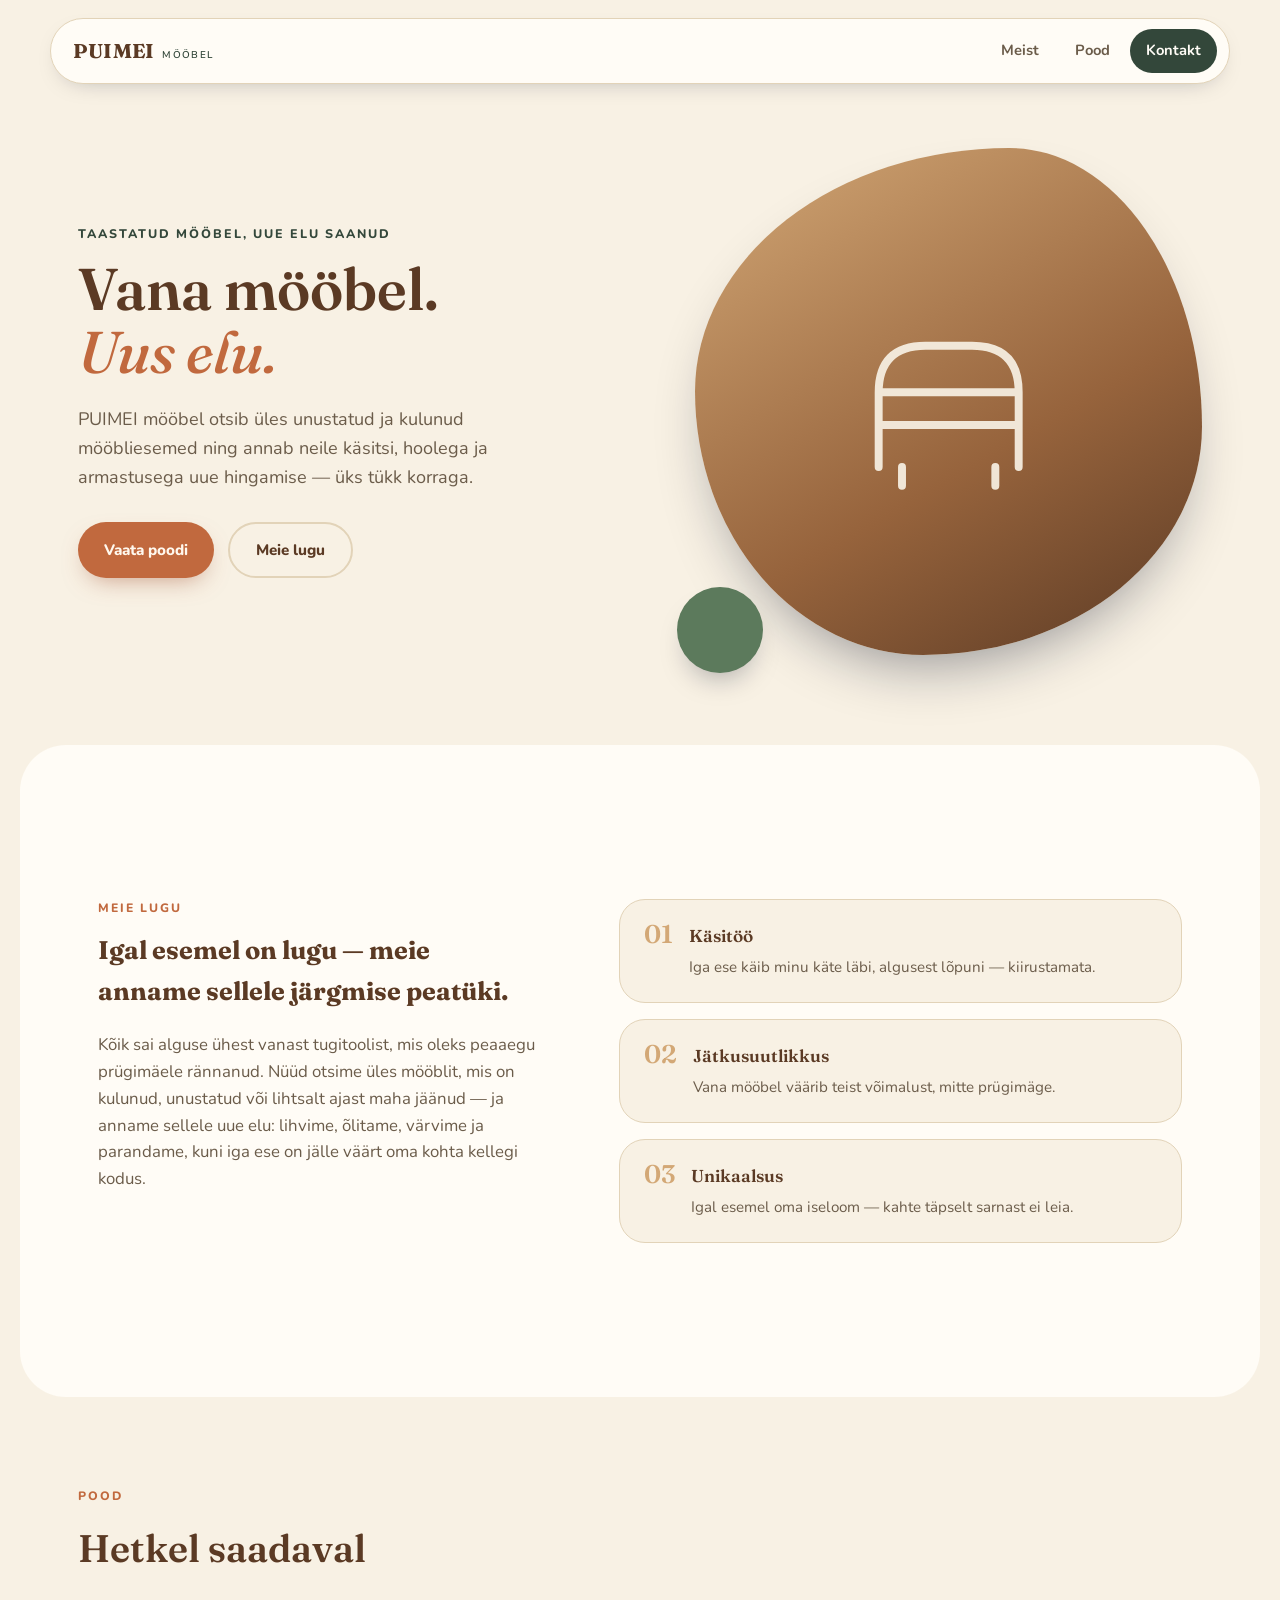
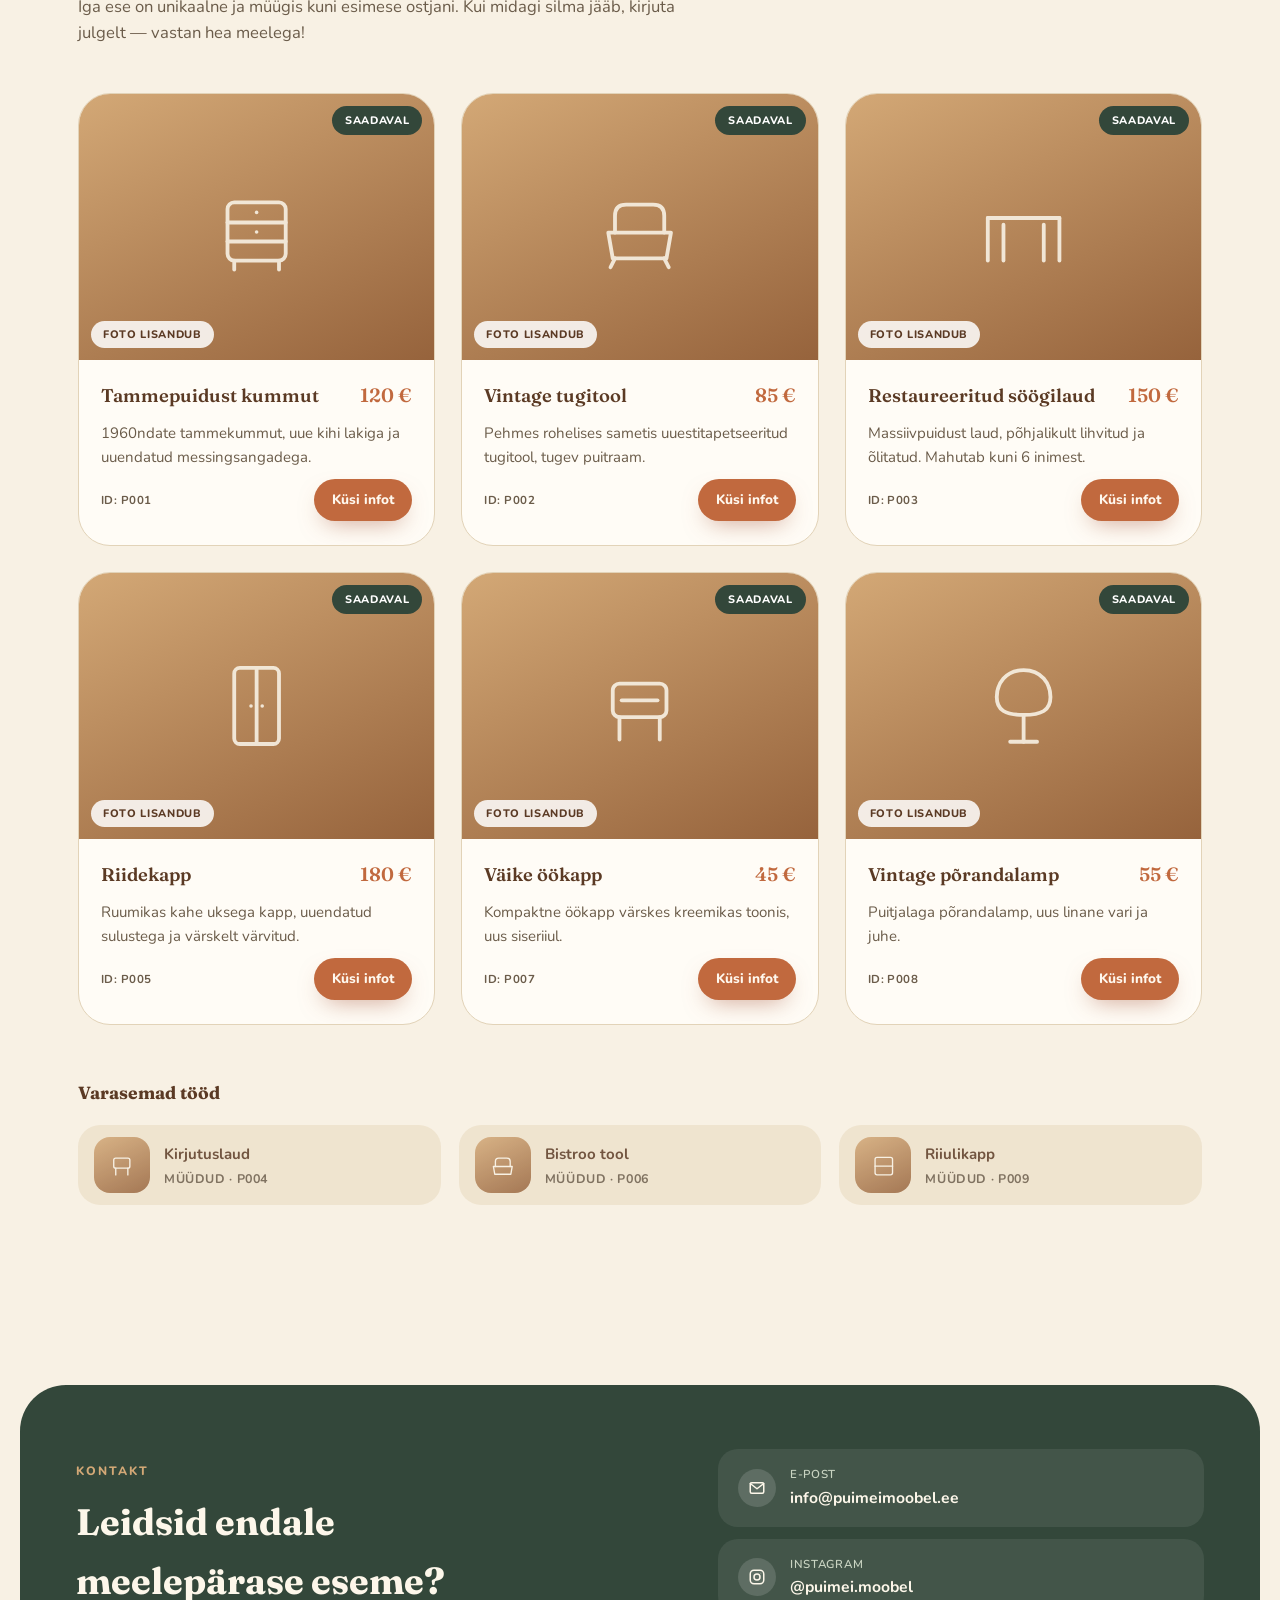
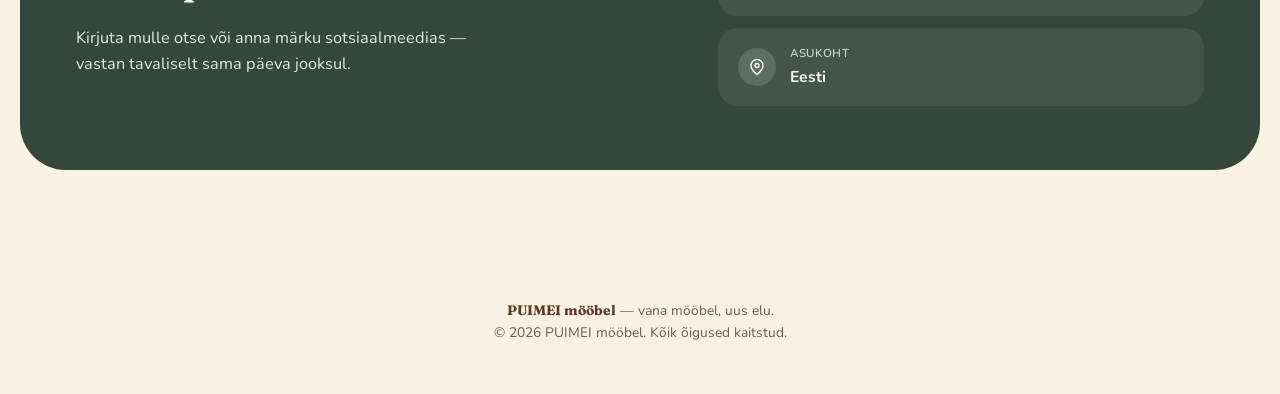
==== index.html @ b923ed1f "initial commit for landing page" ====
<title>PUIMEI Mööbel</title>
<link rel="preconnect" href="https://fonts.googleapis.com">
<link rel="preconnect" href="https://fonts.gstatic.com" crossorigin>
<link href="https://fonts.googleapis.com/css2?family=Fraunces:ital,opsz,wght@0,9..144,300;0,9..144,500;0,9..144,600;0,9..144,700;1,9..144,500;1,9..144,600&family=Nunito:wght@400;600;700;800&display=swap" rel="stylesheet">
<style>
  :root {
    --cream: #F8F1E4;
    --cream-deep: #EEE2CC;
    --paper: #FFFCF6;
    --wood-light: #D3A876;
    --wood: #96633C;
    --wood-dark: #5B3A24;
    --green: #5C7A5C;
    --green-deep: #33473A;
    --clay: #C1693E;
    --ink: #2E2318;
    --ink-soft: #6B5C4A;
    --line: #E2D3B8;
    --shadow: 226 60% 10%;
    color-scheme: light;
  }

  @media (prefers-color-scheme: dark) {
    :root:not([data-theme="light"]) {
      --cream: #241C15;
      --cream-deep: #2E241A;
      --paper: #2A211785;
      --paper: #2A2117;
      --wood-light: #C99B6E;
      --wood: #D3A876;
      --wood-dark: #F1D9B8;
      --green: #8FAE8A;
      --green-deep: #A9C7A2;
      --clay: #E0916A;
      --ink: #F3ECDD;
      --ink-soft: #C9BBA4;
      --line: #4A3C2A;
      color-scheme: dark;
    }
  }

  :root[data-theme="dark"] {
    --cream: #241C15;
    --cream-deep: #2E241A;
    --paper: #2A2117;
    --wood-light: #C99B6E;
    --wood: #D3A876;
    --wood-dark: #F1D9B8;
    --green: #8FAE8A;
    --green-deep: #A9C7A2;
    --clay: #E0916A;
    --ink: #F3ECDD;
    --ink-soft: #C9BBA4;
    --line: #4A3C2A;
    color-scheme: dark;
  }

  * { box-sizing: border-box; }
  html { scroll-behavior: smooth; }

  @media (prefers-reduced-motion: reduce) {
    html { scroll-behavior: auto; }
    *, *::before, *::after { animation-duration: 0.01ms !important; animation-iteration-count: 1 !important; transition-duration: 0.01ms !important; }
  }

  body {
    margin: 0;
    background: var(--cream);
    color: var(--ink);
    font-family: "Nunito", system-ui, sans-serif;
    font-size: 17px;
    line-height: 1.6;
    -webkit-font-smoothing: antialiased;
  }

  h1, h2, h3 { font-family: "Fraunces", Georgia, serif; margin: 0; text-wrap: balance; color: var(--wood-dark); }
  a { color: inherit; }
  img, svg { display: block; max-width: 100%; }

  .wrap { max-width: 1180px; margin: 0 auto; padding: 0 28px; }

  /* ---------- header ---------- */
  header.site {
    position: sticky; top: 0; z-index: 50;
    display: flex; justify-content: center;
    padding: 18px 20px 0;
  }
  .nav-pill {
    width: 100%; max-width: 1180px;
    background: var(--paper);
    border: 1px solid var(--line);
    border-radius: 999px;
    padding: 10px 12px 10px 22px;
    display: flex; align-items: center; justify-content: space-between;
    box-shadow: 0 8px 24px -14px hsl(var(--shadow) / 0.35);
    backdrop-filter: blur(6px);
  }
  .wordmark { font-family: "Fraunces", serif; font-weight: 700; font-size: 1.25rem; letter-spacing: 0.01em; color: var(--wood-dark); display: flex; align-items: baseline; gap: 8px; }
  .wordmark small { font-family: "Nunito", sans-serif; font-weight: 600; font-size: 0.62rem; letter-spacing: 0.14em; text-transform: uppercase; color: var(--green-deep); }
  nav.links { display: flex; gap: 4px; align-items: center; }
  nav.links a {
    text-decoration: none; font-weight: 700; font-size: 0.92rem; color: var(--ink-soft);
    padding: 10px 16px; border-radius: 999px; transition: background 0.2s, color 0.2s;
  }
  nav.links a:hover, nav.links a:focus-visible { background: var(--cream-deep); color: var(--wood-dark); outline: none; }
  .nav-cta {
    background: var(--green-deep) !important; color: var(--paper) !important;
  }
  .nav-cta:hover { background: var(--green) !important; color: var(--paper) !important; }

  /* ---------- buttons ---------- */
  .btn {
    display: inline-flex; align-items: center; gap: 8px;
    font-family: "Nunito", sans-serif; font-weight: 800; font-size: 0.95rem;
    padding: 14px 26px; border-radius: 999px; border: none; cursor: pointer;
    text-decoration: none; transition: transform 0.18s ease, box-shadow 0.18s ease, background 0.18s ease;
  }
  .btn:focus-visible { outline: 3px solid var(--clay); outline-offset: 2px; }
  .btn-primary { background: var(--clay); color: #FFF8EE; box-shadow: 0 10px 24px -10px hsl(16 55% 40% / 0.55); }
  .btn-primary:hover { transform: translateY(-2px); box-shadow: 0 14px 28px -10px hsl(16 55% 40% / 0.6); }
  .btn-outline { background: transparent; color: var(--wood-dark); border: 2px solid var(--line); }
  .btn-outline:hover { border-color: var(--wood); transform: translateY(-2px); }
  .btn-small { padding: 10px 18px; font-size: 0.85rem; }
  .btn-block { width: 100%; justify-content: center; }
  .btn[disabled] { background: var(--line); color: var(--ink-soft); box-shadow: none; cursor: default; }
  .btn[disabled]:hover { transform: none; }

  /* ---------- hero ---------- */
  .hero { padding: 64px 0 90px; }
  .hero-grid { display: grid; grid-template-columns: 1.05fr 0.95fr; gap: 56px; align-items: center; }
  .eyebrow { font-weight: 800; font-size: 0.78rem; letter-spacing: 0.16em; text-transform: uppercase; color: var(--green-deep); margin-bottom: 14px; display: block; }
  .hero h1 { font-size: clamp(2.6rem, 4.6vw, 3.8rem); font-weight: 600; line-height: 1.06; }
  .hero h1 em { font-style: italic; font-weight: 500; color: var(--clay); }
  .hero p.lede { margin: 22px 0 30px; font-size: 1.13rem; color: var(--ink-soft); max-width: 46ch; }
  .hero-actions { display: flex; gap: 14px; flex-wrap: wrap; }

  .blob-frame { position: relative; aspect-ratio: 1 / 1; }
  .blob-shape {
    position: absolute; inset: 0; width: 100%; height: 100%;
    background: linear-gradient(150deg, var(--wood-light), var(--wood) 60%, var(--wood-dark));
    border-radius: 62% 38% 55% 45% / 48% 55% 45% 52%;
    animation: float 9s ease-in-out infinite;
    box-shadow: 0 30px 60px -24px hsl(var(--shadow) / 0.45);
  }
  @keyframes float {
    0%, 100% { border-radius: 62% 38% 55% 45% / 48% 55% 45% 52%; }
    50% { border-radius: 45% 55% 42% 58% / 55% 45% 58% 42%; }
  }
  .blob-frame .icon-wrap { position: absolute; inset: 0; display: flex; align-items: center; justify-content: center; }
  .blob-frame svg.piece { width: 46%; height: 46%; color: var(--cream); opacity: 0.92; }
  .blob-dot { position: absolute; width: 86px; height: 86px; border-radius: 50%; background: var(--green); bottom: -18px; left: -18px; box-shadow: 0 16px 30px -14px hsl(var(--shadow) / 0.4); }

  /* ---------- section basics ---------- */
  section { padding: 90px 0; }
  .section-head { max-width: 62ch; margin-bottom: 46px; }
  .section-head h2 { font-size: clamp(1.9rem, 3vw, 2.5rem); font-weight: 600; }
  .section-head p { color: var(--ink-soft); margin-top: 14px; font-size: 1.04rem; }
  .kicker { font-weight: 800; font-size: 0.76rem; letter-spacing: 0.16em; text-transform: uppercase; color: var(--clay); display: block; margin-bottom: 12px; }

  /* ---------- about ---------- */
  .about { background: var(--paper); border-radius: 46px; margin: 0 20px; }
  .about .wrap { max-width: 1140px; }
  .about-grid { display: grid; grid-template-columns: 0.9fr 1.1fr; gap: 60px; align-items: start; }
  .about-grid p { color: var(--ink-soft); font-size: 1.05rem; max-width: 52ch; }
  .pillars { display: grid; gap: 16px; }
  .pillar { display: flex; gap: 16px; align-items: flex-start; background: var(--cream); border-radius: 26px; padding: 22px 24px; border: 1px solid var(--line); }
  .pillar .num { font-family: "Fraunces", serif; font-weight: 600; font-size: 1.6rem; color: var(--wood-light); line-height: 1; }
  .pillar h3 { font-size: 1.08rem; font-weight: 600; margin-bottom: 6px; }
  .pillar p { margin: 0; font-size: 0.95rem; color: var(--ink-soft); }

  /* ---------- shop ---------- */
  .shop-grid { display: grid; grid-template-columns: repeat(3, 1fr); gap: 26px; }
  .card {
    background: var(--paper); border-radius: 32px; overflow: hidden; border: 1px solid var(--line);
    display: flex; flex-direction: column; transition: transform 0.22s ease, box-shadow 0.22s ease;
  }
  .card:hover { transform: translateY(-6px); box-shadow: 0 26px 40px -22px hsl(var(--shadow) / 0.35); }
  .card-media { position: relative; aspect-ratio: 4 / 3; background: linear-gradient(155deg, var(--wood-light), var(--wood)); display: flex; align-items: center; justify-content: center; }
  .card-media svg.piece { width: 42%; height: 42%; color: var(--cream); opacity: 0.9; }
  .placeholder-tag {
    position: absolute; bottom: 12px; left: 12px; background: hsl(0 0% 100% / 0.85); color: var(--wood-dark);
    font-size: 0.68rem; font-weight: 800; letter-spacing: 0.06em; text-transform: uppercase;
    padding: 5px 12px; border-radius: 999px;
  }
  .status-badge {
    position: absolute; top: 12px; right: 12px; font-size: 0.68rem; font-weight: 800; letter-spacing: 0.06em;
    text-transform: uppercase; padding: 6px 13px; border-radius: 999px; color: #fff;
  }
  .status-available { background: var(--green-deep); }
  .status-sold { background: var(--ink-soft); }
  .card-body { padding: 20px 22px 24px; display: flex; flex-direction: column; gap: 10px; flex: 1; }
  .card-top { display: flex; justify-content: space-between; align-items: baseline; gap: 10px; }
  .card-body h3 { font-size: 1.15rem; font-weight: 600; }
  .price { font-family: "Fraunces", serif; font-weight: 600; font-size: 1.2rem; color: var(--clay); white-space: nowrap; }
  .card-body p.desc { color: var(--ink-soft); font-size: 0.94rem; margin: 0; flex: 1; }
  .item-id { font-size: 0.72rem; color: var(--ink-soft); font-weight: 700; letter-spacing: 0.04em; }

  .sold-strip { margin-top: 54px; }
  .sold-strip h3 { font-size: 1.1rem; font-weight: 700; color: var(--wood-dark); margin-bottom: 18px; }
  .sold-row { display: grid; grid-template-columns: repeat(3, 1fr); gap: 18px; }
  .sold-card { display: flex; gap: 14px; align-items: center; background: var(--cream-deep); border-radius: 22px; padding: 12px 16px; opacity: 0.85; }
  .sold-thumb { width: 56px; height: 56px; border-radius: 16px; background: linear-gradient(155deg, var(--wood-light), var(--wood)); flex-shrink: 0; display: flex; align-items: center; justify-content: center; }
  .sold-thumb svg { width: 60%; height: 60%; color: var(--cream); }
  .sold-card h4 { margin: 0 0 3px; font-size: 0.94rem; font-weight: 700; color: var(--wood-dark); }
  .sold-card span { font-size: 0.78rem; color: var(--ink-soft); font-weight: 700; text-transform: uppercase; letter-spacing: 0.05em; }

  /* ---------- contact ---------- */
  .contact { position: relative; }
  .contact-panel {
    background: var(--green-deep); color: #FDF7EA; border-radius: 46px; padding: 64px 56px;
    display: grid; grid-template-columns: 1.1fr 0.9fr; gap: 48px; align-items: center; margin: 0 20px;
  }
  .contact-panel h2 { color: #FDF7EA; font-size: clamp(1.8rem, 3vw, 2.3rem); }
  .contact-panel p { color: #E4E9DE; font-size: 1.02rem; max-width: 44ch; margin-top: 14px; }
  .contact-actions { display: flex; flex-direction: column; gap: 12px; }
  .contact-row { display: flex; align-items: center; gap: 14px; background: hsl(0 0% 100% / 0.08); border-radius: 20px; padding: 16px 20px; }
  .contact-row .ico { width: 38px; height: 38px; border-radius: 50%; background: hsl(0 0% 100% / 0.14); display: flex; align-items: center; justify-content: center; flex-shrink: 0; }
  .contact-row .ico svg { width: 18px; height: 18px; color: #FDF7EA; }
  .contact-row a, .contact-row span.label { text-decoration: none; color: #FDF7EA; font-weight: 700; font-size: 0.98rem; }
  .contact-row small { display: block; color: #C9D4C2; font-weight: 600; font-size: 0.72rem; text-transform: uppercase; letter-spacing: 0.06em; margin-bottom: 2px; }

  footer { text-align: center; padding: 40px 20px 50px; color: var(--ink-soft); font-size: 0.86rem; }
  footer .wordmark-mini { font-family: "Fraunces", serif; font-weight: 700; color: var(--wood-dark); }

  @media (max-width: 880px) {
    .hero-grid { grid-template-columns: 1fr; }
    .blob-frame { max-width: 340px; margin: 0 auto; }
    .about-grid { grid-template-columns: 1fr; gap: 34px; }
    .shop-grid { grid-template-columns: repeat(2, 1fr); }
    .sold-row { grid-template-columns: 1fr; }
    .contact-panel { grid-template-columns: 1fr; padding: 44px 28px; border-radius: 34px; }
    nav.links a:not(.nav-cta) { display: none; }
  }
  @media (max-width: 560px) {
    .wrap { padding: 0 18px; }
    .shop-grid { grid-template-columns: 1fr; }
    .hero { padding: 40px 0 60px; }
    section { padding: 60px 0; }
    .about { margin: 0 12px; }
    .contact-panel { margin: 0 12px; }
  }
</style>

<body>

  <header class="site">
    <div class="nav-pill">
      <a href="#top" class="wordmark" style="text-decoration:none;">PUIMEI <small>mööbel</small></a>
      <nav class="links">
        <a href="#meist">Meist</a>
        <a href="#pood">Pood</a>
        <a href="#kontakt" class="nav-cta">Kontakt</a>
      </nav>
    </div>
  </header>

  <main id="top">
    <!-- HERO -->
    <section class="hero">
      <div class="wrap hero-grid">
        <div>
          <span class="eyebrow">Taastatud mööbel, uue elu saanud</span>
          <h1>Vana mööbel.<br><em>Uus elu.</em></h1>
          <p class="lede">PUIMEI mööbel otsib üles unustatud ja kulunud mööbliesemed ning annab neile käsitsi, hoolega ja armastusega uue hingamise — üks tükk korraga.</p>
          <div class="hero-actions">
            <a href="#pood" class="btn btn-primary">Vaata poodi</a>
            <a href="#meist" class="btn btn-outline">Meie lugu</a>
          </div>
        </div>
        <div class="blob-frame">
          <div class="blob-shape"></div>
          <div class="icon-wrap">
            <svg class="piece" viewBox="0 0 100 100" fill="none" stroke="currentColor" stroke-width="3.4" stroke-linecap="round" stroke-linejoin="round">
              <path d="M20 46 L20 78 M80 46 L80 78 M20 46 Q20 26 40 26 L60 26 Q80 26 80 46 Z M20 60 L80 60"/>
              <path d="M30 78 L30 86 M70 78 L70 86"/>
            </svg>
          </div>
          <div class="blob-dot"></div>
        </div>
      </div>
    </section>

    <!-- ABOUT -->
    <section class="about" id="meist">
      <div class="wrap" style="padding-top:64px; padding-bottom:64px;">
        <div class="about-grid">
          <div>
            <span class="kicker">Meie lugu</span>
            <h2>Igal esemel on lugu — meie anname sellele järgmise peatüki.</h2>
            <p style="margin-top:20px;">Kõik sai alguse ühest vanast tugitoolist, mis oleks peaaegu prügimäele rännanud. Nüüd otsime üles mööblit, mis on kulunud, unustatud või lihtsalt ajast maha jäänud — ja anname sellele uue elu: lihvime, õlitame, värvime ja parandame, kuni iga ese on jälle väärt oma kohta kellegi kodus.</p>
          </div>
          <div class="pillars">
            <div class="pillar">
              <span class="num">01</span>
              <div><h3>Käsitöö</h3><p>Iga ese käib minu käte läbi, algusest lõpuni — kiirustamata.</p></div>
            </div>
            <div class="pillar">
              <span class="num">02</span>
              <div><h3>Jätkusuutlikkus</h3><p>Vana mööbel väärib teist võimalust, mitte prügimäge.</p></div>
            </div>
            <div class="pillar">
              <span class="num">03</span>
              <div><h3>Unikaalsus</h3><p>Igal esemel oma iseloom — kahte täpselt sarnast ei leia.</p></div>
            </div>
          </div>
        </div>
      </div>
    </section>

    <!-- SHOP -->
    <section id="pood">
      <div class="wrap">
        <div class="section-head">
          <span class="kicker">Pood</span>
          <h2>Hetkel saadaval</h2>
          <p>Iga ese on unikaalne ja müügis kuni esimese ostjani. Kui midagi silma jääb, kirjuta julgelt — vastan hea meelega!</p>
        </div>

        <div class="shop-grid">
          <!-- P001 -->
          <article class="card">
            <div class="card-media">
              <span class="status-badge status-available">Saadaval</span>
              <svg class="piece" viewBox="0 0 100 100" fill="none" stroke="currentColor" stroke-width="3.4" stroke-linecap="round" stroke-linejoin="round">
                <rect x="24" y="28" width="52" height="52" rx="6"/>
                <line x1="24" y1="46" x2="76" y2="46"/>
                <line x1="24" y1="63" x2="76" y2="63"/>
                <circle cx="50" cy="37" r="1.6" fill="currentColor" stroke="none"/>
                <circle cx="50" cy="54.5" r="1.6" fill="currentColor" stroke="none"/>
                <line x1="30" y1="80" x2="30" y2="88"/>
                <line x1="70" y1="80" x2="70" y2="88"/>
              </svg>
              <span class="placeholder-tag">Foto lisandub</span>
            </div>
            <div class="card-body">
              <div class="card-top"><h3>Tammepuidust kummut</h3><span class="price">120&nbsp;€</span></div>
              <p class="desc">1960ndate tammekummut, uue kihi lakiga ja uuendatud messingsangadega.</p>
              <div class="card-top" style="margin-top:auto;">
                <span class="item-id">ID: P001</span>
                <a class="btn btn-primary btn-small" href="mailto:info@puimeimoobel.ee?subject=Huvi%3A%20Tammepuidust%20kummut%20(P001)">Küsi infot</a>
              </div>
            </div>
          </article>

          <!-- P002 -->
          <article class="card">
            <div class="card-media">
              <span class="status-badge status-available">Saadaval</span>
              <svg class="piece" viewBox="0 0 100 100" fill="none" stroke="currentColor" stroke-width="3.4" stroke-linecap="round" stroke-linejoin="round">
                <path d="M28 55 L28 40 Q28 30 38 30 L62 30 Q72 30 72 40 L72 55"/>
                <path d="M22 55 L78 55 L74 78 L26 78 Z"/>
                <line x1="28" y1="78" x2="24" y2="86"/>
                <line x1="72" y1="78" x2="76" y2="86"/>
              </svg>
              <span class="placeholder-tag">Foto lisandub</span>
            </div>
            <div class="card-body">
              <div class="card-top"><h3>Vintage tugitool</h3><span class="price">85&nbsp;€</span></div>
              <p class="desc">Pehmes rohelises sametis uuestitapetseeritud tugitool, tugev puitraam.</p>
              <div class="card-top" style="margin-top:auto;">
                <span class="item-id">ID: P002</span>
                <a class="btn btn-primary btn-small" href="mailto:info@puimeimoobel.ee?subject=Huvi%3A%20Vintage%20tugitool%20(P002)">Küsi infot</a>
              </div>
            </div>
          </article>

          <!-- P003 -->
          <article class="card">
            <div class="card-media">
              <span class="status-badge status-available">Saadaval</span>
              <svg class="piece" viewBox="0 0 100 100" fill="none" stroke="currentColor" stroke-width="3.4" stroke-linecap="round" stroke-linejoin="round">
                <line x1="18" y1="42" x2="82" y2="42"/>
                <line x1="18" y1="42" x2="18" y2="80"/>
                <line x1="82" y1="42" x2="82" y2="80"/>
                <line x1="32" y1="48" x2="32" y2="80"/>
                <line x1="68" y1="48" x2="68" y2="80"/>
              </svg>
              <span class="placeholder-tag">Foto lisandub</span>
            </div>
            <div class="card-body">
              <div class="card-top"><h3>Restaureeritud söögilaud</h3><span class="price">150&nbsp;€</span></div>
              <p class="desc">Massiivpuidust laud, põhjalikult lihvitud ja õlitatud. Mahutab kuni 6 inimest.</p>
              <div class="card-top" style="margin-top:auto;">
                <span class="item-id">ID: P003</span>
                <a class="btn btn-primary btn-small" href="mailto:info@puimeimoobel.ee?subject=Huvi%3A%20Restaureeritud%20s%C3%B6%C3%B6gilaud%20(P003)">Küsi infot</a>
              </div>
            </div>
          </article>

          <!-- P005 -->
          <article class="card">
            <div class="card-media">
              <span class="status-badge status-available">Saadaval</span>
              <svg class="piece" viewBox="0 0 100 100" fill="none" stroke="currentColor" stroke-width="3.4" stroke-linecap="round" stroke-linejoin="round">
                <rect x="30" y="16" width="40" height="68" rx="5"/>
                <line x1="50" y1="16" x2="50" y2="84"/>
                <circle cx="45" cy="50" r="1.6" fill="currentColor" stroke="none"/>
                <circle cx="55" cy="50" r="1.6" fill="currentColor" stroke="none"/>
              </svg>
              <span class="placeholder-tag">Foto lisandub</span>
            </div>
            <div class="card-body">
              <div class="card-top"><h3>Riidekapp</h3><span class="price">180&nbsp;€</span></div>
              <p class="desc">Ruumikas kahe uksega kapp, uuendatud sulustega ja värskelt värvitud.</p>
              <div class="card-top" style="margin-top:auto;">
                <span class="item-id">ID: P005</span>
                <a class="btn btn-primary btn-small" href="mailto:info@puimeimoobel.ee?subject=Huvi%3A%20Riidekapp%20(P005)">Küsi infot</a>
              </div>
            </div>
          </article>

          <!-- P007 -->
          <article class="card">
            <div class="card-media">
              <span class="status-badge status-available">Saadaval</span>
              <svg class="piece" viewBox="0 0 100 100" fill="none" stroke="currentColor" stroke-width="3.4" stroke-linecap="round" stroke-linejoin="round">
                <rect x="26" y="30" width="48" height="30" rx="6"/>
                <line x1="32" y1="60" x2="32" y2="80"/>
                <line x1="68" y1="60" x2="68" y2="80"/>
                <line x1="34" y1="45" x2="66" y2="45"/>
              </svg>
              <span class="placeholder-tag">Foto lisandub</span>
            </div>
            <div class="card-body">
              <div class="card-top"><h3>Väike öökapp</h3><span class="price">45&nbsp;€</span></div>
              <p class="desc">Kompaktne öökapp värskes kreemikas toonis, uus siseriiul.</p>
              <div class="card-top" style="margin-top:auto;">
                <span class="item-id">ID: P007</span>
                <a class="btn btn-primary btn-small" href="mailto:info@puimeimoobel.ee?subject=Huvi%3A%20V%C3%A4ike%20%C3%B6%C3%B6kapp%20(P007)">Küsi infot</a>
              </div>
            </div>
          </article>

          <!-- P008 -->
          <article class="card">
            <div class="card-media">
              <span class="status-badge status-available">Saadaval</span>
              <svg class="piece" viewBox="0 0 100 100" fill="none" stroke="currentColor" stroke-width="3.4" stroke-linecap="round" stroke-linejoin="round">
                <path d="M50 18 C34 18 26 30 26 42 C26 54 34 58 50 58 C66 58 74 54 74 42 C74 30 66 18 50 18 Z"/>
                <line x1="50" y1="58" x2="50" y2="82"/>
                <line x1="38" y1="82" x2="62" y2="82"/>
              </svg>
              <span class="placeholder-tag">Foto lisandub</span>
            </div>
            <div class="card-body">
              <div class="card-top"><h3>Vintage põrandalamp</h3><span class="price">55&nbsp;€</span></div>
              <p class="desc">Puitjalaga põrandalamp, uus linane vari ja juhe.</p>
              <div class="card-top" style="margin-top:auto;">
                <span class="item-id">ID: P008</span>
                <a class="btn btn-primary btn-small" href="mailto:info@puimeimoobel.ee?subject=Huvi%3A%20Vintage%20p%C3%B5randalamp%20(P008)">Küsi infot</a>
              </div>
            </div>
          </article>
        </div>

        <div class="sold-strip">
          <h3>Varasemad tööd</h3>
          <div class="sold-row">
            <div class="sold-card">
              <div class="sold-thumb">
                <svg viewBox="0 0 100 100" fill="none" stroke="currentColor" stroke-width="4" stroke-linecap="round" stroke-linejoin="round">
                  <rect x="26" y="30" width="48" height="30" rx="6"/>
                  <line x1="32" y1="60" x2="32" y2="80"/><line x1="68" y1="60" x2="68" y2="80"/>
                </svg>
              </div>
              <div><h4>Kirjutuslaud</h4><span>Müüdud · P004</span></div>
            </div>
            <div class="sold-card">
              <div class="sold-thumb">
                <svg viewBox="0 0 100 100" fill="none" stroke="currentColor" stroke-width="4" stroke-linecap="round" stroke-linejoin="round">
                  <path d="M28 55 L28 40 Q28 30 38 30 L62 30 Q72 30 72 40 L72 55"/>
                  <path d="M22 55 L78 55 L74 78 L26 78 Z"/>
                </svg>
              </div>
              <div><h4>Bistroo tool</h4><span>Müüdud · P006</span></div>
            </div>
            <div class="sold-card">
              <div class="sold-thumb">
                <svg viewBox="0 0 100 100" fill="none" stroke="currentColor" stroke-width="4" stroke-linecap="round" stroke-linejoin="round">
                  <rect x="24" y="28" width="52" height="52" rx="6"/>
                  <line x1="24" y1="54" x2="76" y2="54"/>
                </svg>
              </div>
              <div><h4>Riiulikapp</h4><span>Müüdud · P009</span></div>
            </div>
          </div>
        </div>
      </div>
    </section>

    <!-- CONTACT -->
    <section class="contact" id="kontakt">
      <div class="contact-panel">
        <div>
          <span class="kicker" style="color:var(--wood-light);">Kontakt</span>
          <h2>Leidsid endale meelepärase eseme?</h2>
          <p>Kirjuta mulle otse või anna märku sotsiaalmeedias — vastan tavaliselt sama päeva jooksul.</p>
        </div>
        <div class="contact-actions">
          <div class="contact-row">
            <span class="ico"><svg viewBox="0 0 24 24" fill="none" stroke="currentColor" stroke-width="2" stroke-linecap="round" stroke-linejoin="round"><path d="M3 6l9 7 9-7"/><rect x="3" y="5" width="18" height="14" rx="2"/></svg></span>
            <div><small>E-post</small><a href="mailto:info@puimeimoobel.ee">info@puimeimoobel.ee</a></div>
          </div>
          <div class="contact-row">
            <span class="ico"><svg viewBox="0 0 24 24" fill="none" stroke="currentColor" stroke-width="2" stroke-linecap="round" stroke-linejoin="round"><rect x="3" y="3" width="18" height="18" rx="5"/><circle cx="12" cy="12" r="4"/><circle cx="17.2" cy="6.8" r="0.6" fill="currentColor" stroke="none"/></svg></span>
            <div><small>Instagram</small><a href="#">@puimei.moobel</a></div>
          </div>
          <div class="contact-row">
            <span class="ico"><svg viewBox="0 0 24 24" fill="none" stroke="currentColor" stroke-width="2" stroke-linecap="round" stroke-linejoin="round"><path d="M20 10c0 5.5-8 12-8 12s-8-6.5-8-12a8 8 0 0116 0z"/><circle cx="12" cy="10" r="2.6"/></svg></span>
            <div><small>Asukoht</small><span class="label">Eesti</span></div>
          </div>
        </div>
      </div>
    </section>
  </main>

  <footer>
    <span class="wordmark-mini">PUIMEI mööbel</span> — vana mööbel, uus elu.<br>
    © 2026 PUIMEI mööbel. Kõik õigused kaitstud.
  </footer>

</body>
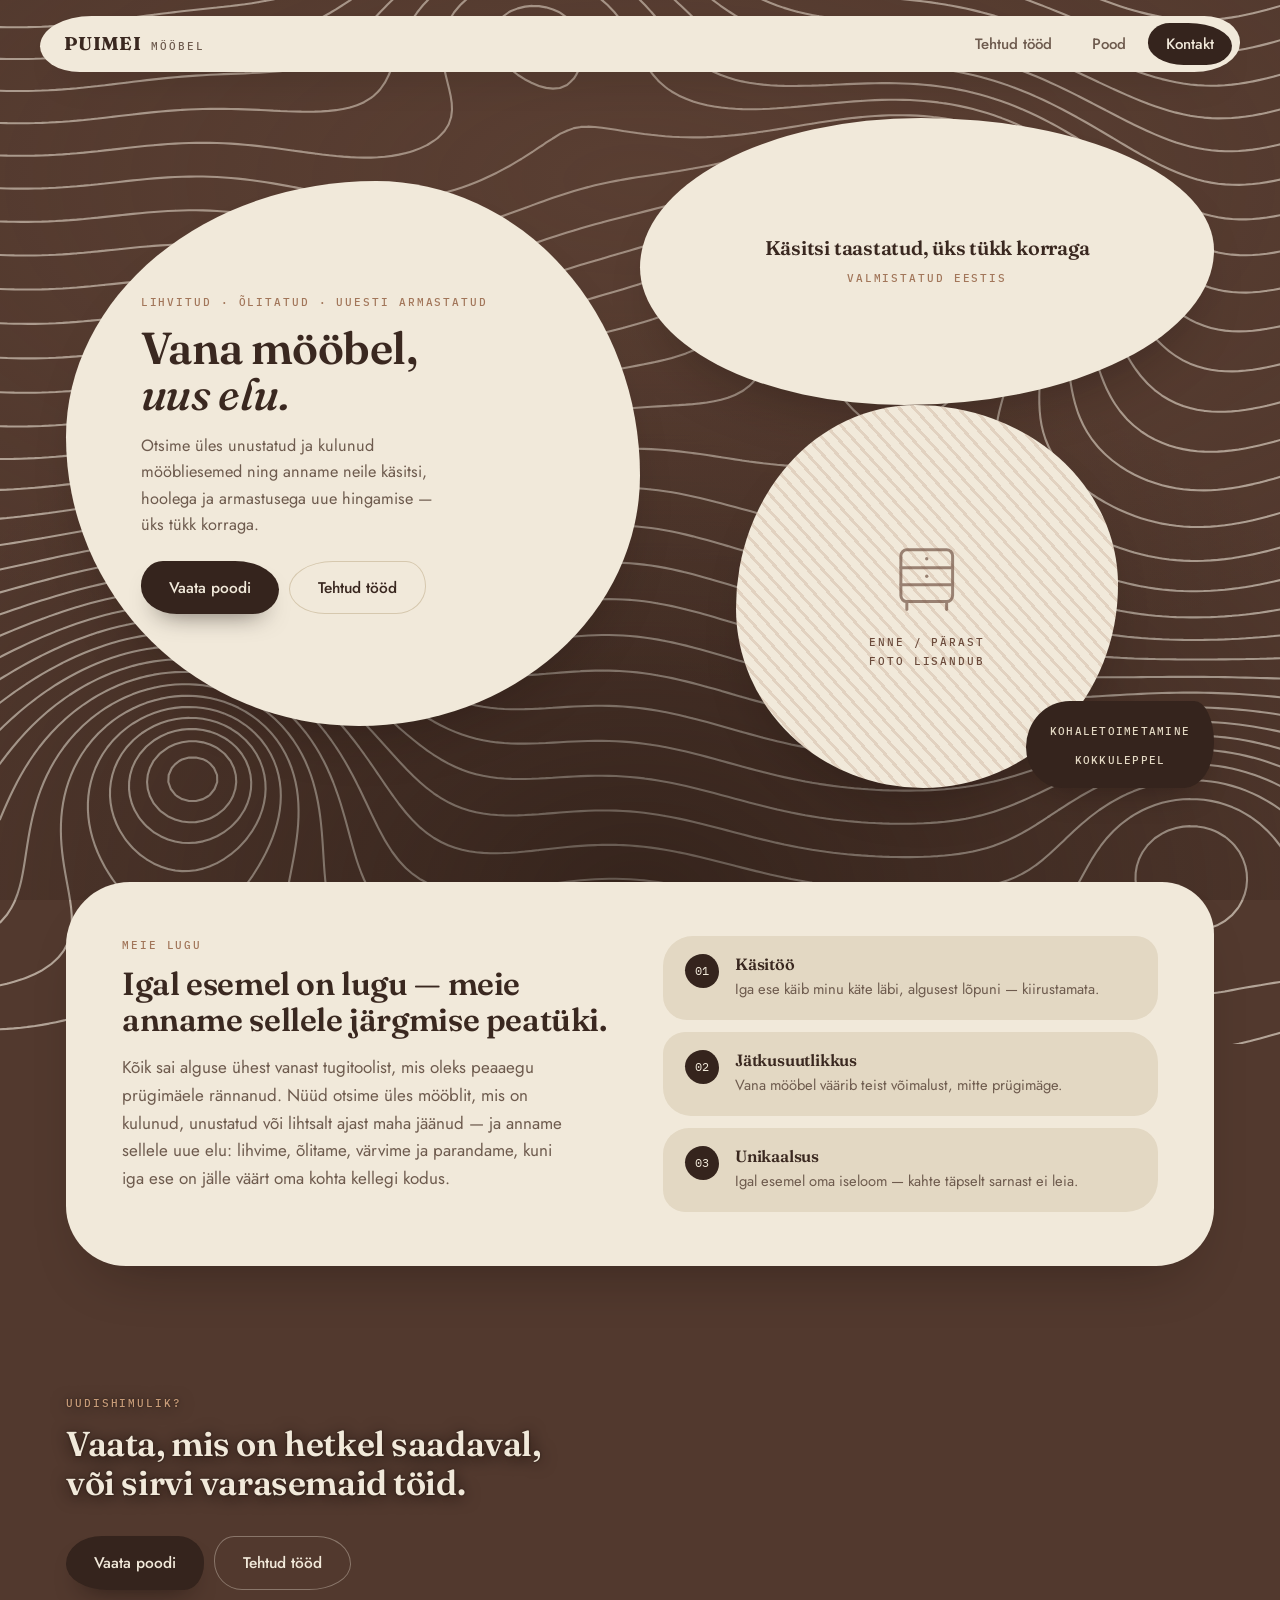
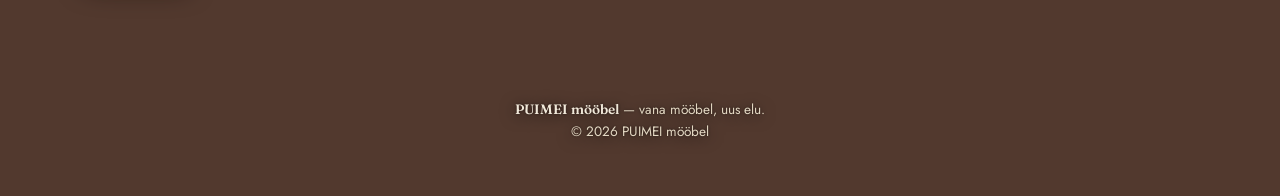
==== commit 62eff63c: "puidutekstuuriga taust ja parallax, blob nupud" ====
--- a/index.html
+++ b/index.html
@@ -1,522 +1,103 @@
+<!doctype html>
+<html lang="et">
+<head>
+<meta charset="UTF-8">
+<meta name="viewport" content="width=device-width, initial-scale=1.0">
 <title>PUIMEI Mööbel</title>
-<link rel="preconnect" href="https://fonts.googleapis.com">
-<link rel="preconnect" href="https://fonts.gstatic.com" crossorigin>
-<link href="https://fonts.googleapis.com/css2?family=Fraunces:ital,opsz,wght@0,9..144,300;0,9..144,500;0,9..144,600;0,9..144,700;1,9..144,500;1,9..144,600&family=Nunito:wght@400;600;700;800&display=swap" rel="stylesheet">
-<style>
-  :root {
-    --cream: #F8F1E4;
-    --cream-deep: #EEE2CC;
-    --paper: #FFFCF6;
-    --wood-light: #D3A876;
-    --wood: #96633C;
-    --wood-dark: #5B3A24;
-    --green: #5C7A5C;
-    --green-deep: #33473A;
-    --clay: #C1693E;
-    --ink: #2E2318;
-    --ink-soft: #6B5C4A;
-    --line: #E2D3B8;
-    --shadow: 226 60% 10%;
-    color-scheme: light;
-  }
-
-  @media (prefers-color-scheme: dark) {
-    :root:not([data-theme="light"]) {
-      --cream: #241C15;
-      --cream-deep: #2E241A;
-      --paper: #2A211785;
-      --paper: #2A2117;
-      --wood-light: #C99B6E;
-      --wood: #D3A876;
-      --wood-dark: #F1D9B8;
-      --green: #8FAE8A;
-      --green-deep: #A9C7A2;
-      --clay: #E0916A;
-      --ink: #F3ECDD;
-      --ink-soft: #C9BBA4;
-      --line: #4A3C2A;
-      color-scheme: dark;
-    }
-  }
-
-  :root[data-theme="dark"] {
-    --cream: #241C15;
-    --cream-deep: #2E241A;
-    --paper: #2A2117;
-    --wood-light: #C99B6E;
-    --wood: #D3A876;
-    --wood-dark: #F1D9B8;
-    --green: #8FAE8A;
-    --green-deep: #A9C7A2;
-    --clay: #E0916A;
-    --ink: #F3ECDD;
-    --ink-soft: #C9BBA4;
-    --line: #4A3C2A;
-    color-scheme: dark;
-  }
-
-  * { box-sizing: border-box; }
-  html { scroll-behavior: smooth; }
-
-  @media (prefers-reduced-motion: reduce) {
-    html { scroll-behavior: auto; }
-    *, *::before, *::after { animation-duration: 0.01ms !important; animation-iteration-count: 1 !important; transition-duration: 0.01ms !important; }
-  }
-
-  body {
-    margin: 0;
-    background: var(--cream);
-    color: var(--ink);
-    font-family: "Nunito", system-ui, sans-serif;
-    font-size: 17px;
-    line-height: 1.6;
-    -webkit-font-smoothing: antialiased;
-  }
-
-  h1, h2, h3 { font-family: "Fraunces", Georgia, serif; margin: 0; text-wrap: balance; color: var(--wood-dark); }
-  a { color: inherit; }
-  img, svg { display: block; max-width: 100%; }
-
-  .wrap { max-width: 1180px; margin: 0 auto; padding: 0 28px; }
-
-  /* ---------- header ---------- */
-  header.site {
-    position: sticky; top: 0; z-index: 50;
-    display: flex; justify-content: center;
-    padding: 18px 20px 0;
-  }
-  .nav-pill {
-    width: 100%; max-width: 1180px;
-    background: var(--paper);
-    border: 1px solid var(--line);
-    border-radius: 999px;
-    padding: 10px 12px 10px 22px;
-    display: flex; align-items: center; justify-content: space-between;
-    box-shadow: 0 8px 24px -14px hsl(var(--shadow) / 0.35);
-    backdrop-filter: blur(6px);
-  }
-  .wordmark { font-family: "Fraunces", serif; font-weight: 700; font-size: 1.25rem; letter-spacing: 0.01em; color: var(--wood-dark); display: flex; align-items: baseline; gap: 8px; }
-  .wordmark small { font-family: "Nunito", sans-serif; font-weight: 600; font-size: 0.62rem; letter-spacing: 0.14em; text-transform: uppercase; color: var(--green-deep); }
-  nav.links { display: flex; gap: 4px; align-items: center; }
-  nav.links a {
-    text-decoration: none; font-weight: 700; font-size: 0.92rem; color: var(--ink-soft);
-    padding: 10px 16px; border-radius: 999px; transition: background 0.2s, color 0.2s;
-  }
-  nav.links a:hover, nav.links a:focus-visible { background: var(--cream-deep); color: var(--wood-dark); outline: none; }
-  .nav-cta {
-    background: var(--green-deep) !important; color: var(--paper) !important;
-  }
-  .nav-cta:hover { background: var(--green) !important; color: var(--paper) !important; }
-
-  /* ---------- buttons ---------- */
-  .btn {
-    display: inline-flex; align-items: center; gap: 8px;
-    font-family: "Nunito", sans-serif; font-weight: 800; font-size: 0.95rem;
-    padding: 14px 26px; border-radius: 999px; border: none; cursor: pointer;
-    text-decoration: none; transition: transform 0.18s ease, box-shadow 0.18s ease, background 0.18s ease;
-  }
-  .btn:focus-visible { outline: 3px solid var(--clay); outline-offset: 2px; }
-  .btn-primary { background: var(--clay); color: #FFF8EE; box-shadow: 0 10px 24px -10px hsl(16 55% 40% / 0.55); }
-  .btn-primary:hover { transform: translateY(-2px); box-shadow: 0 14px 28px -10px hsl(16 55% 40% / 0.6); }
-  .btn-outline { background: transparent; color: var(--wood-dark); border: 2px solid var(--line); }
-  .btn-outline:hover { border-color: var(--wood); transform: translateY(-2px); }
-  .btn-small { padding: 10px 18px; font-size: 0.85rem; }
-  .btn-block { width: 100%; justify-content: center; }
-  .btn[disabled] { background: var(--line); color: var(--ink-soft); box-shadow: none; cursor: default; }
-  .btn[disabled]:hover { transform: none; }
-
-  /* ---------- hero ---------- */
-  .hero { padding: 64px 0 90px; }
-  .hero-grid { display: grid; grid-template-columns: 1.05fr 0.95fr; gap: 56px; align-items: center; }
-  .eyebrow { font-weight: 800; font-size: 0.78rem; letter-spacing: 0.16em; text-transform: uppercase; color: var(--green-deep); margin-bottom: 14px; display: block; }
-  .hero h1 { font-size: clamp(2.6rem, 4.6vw, 3.8rem); font-weight: 600; line-height: 1.06; }
-  .hero h1 em { font-style: italic; font-weight: 500; color: var(--clay); }
-  .hero p.lede { margin: 22px 0 30px; font-size: 1.13rem; color: var(--ink-soft); max-width: 46ch; }
-  .hero-actions { display: flex; gap: 14px; flex-wrap: wrap; }
-
-  .blob-frame { position: relative; aspect-ratio: 1 / 1; }
-  .blob-shape {
-    position: absolute; inset: 0; width: 100%; height: 100%;
-    background: linear-gradient(150deg, var(--wood-light), var(--wood) 60%, var(--wood-dark));
-    border-radius: 62% 38% 55% 45% / 48% 55% 45% 52%;
-    animation: float 9s ease-in-out infinite;
-    box-shadow: 0 30px 60px -24px hsl(var(--shadow) / 0.45);
-  }
-  @keyframes float {
-    0%, 100% { border-radius: 62% 38% 55% 45% / 48% 55% 45% 52%; }
-    50% { border-radius: 45% 55% 42% 58% / 55% 45% 58% 42%; }
-  }
-  .blob-frame .icon-wrap { position: absolute; inset: 0; display: flex; align-items: center; justify-content: center; }
-  .blob-frame svg.piece { width: 46%; height: 46%; color: var(--cream); opacity: 0.92; }
-  .blob-dot { position: absolute; width: 86px; height: 86px; border-radius: 50%; background: var(--green); bottom: -18px; left: -18px; box-shadow: 0 16px 30px -14px hsl(var(--shadow) / 0.4); }
-
-  /* ---------- section basics ---------- */
-  section { padding: 90px 0; }
-  .section-head { max-width: 62ch; margin-bottom: 46px; }
-  .section-head h2 { font-size: clamp(1.9rem, 3vw, 2.5rem); font-weight: 600; }
-  .section-head p { color: var(--ink-soft); margin-top: 14px; font-size: 1.04rem; }
-  .kicker { font-weight: 800; font-size: 0.76rem; letter-spacing: 0.16em; text-transform: uppercase; color: var(--clay); display: block; margin-bottom: 12px; }
-
-  /* ---------- about ---------- */
-  .about { background: var(--paper); border-radius: 46px; margin: 0 20px; }
-  .about .wrap { max-width: 1140px; }
-  .about-grid { display: grid; grid-template-columns: 0.9fr 1.1fr; gap: 60px; align-items: start; }
-  .about-grid p { color: var(--ink-soft); font-size: 1.05rem; max-width: 52ch; }
-  .pillars { display: grid; gap: 16px; }
-  .pillar { display: flex; gap: 16px; align-items: flex-start; background: var(--cream); border-radius: 26px; padding: 22px 24px; border: 1px solid var(--line); }
-  .pillar .num { font-family: "Fraunces", serif; font-weight: 600; font-size: 1.6rem; color: var(--wood-light); line-height: 1; }
-  .pillar h3 { font-size: 1.08rem; font-weight: 600; margin-bottom: 6px; }
-  .pillar p { margin: 0; font-size: 0.95rem; color: var(--ink-soft); }
-
-  /* ---------- shop ---------- */
-  .shop-grid { display: grid; grid-template-columns: repeat(3, 1fr); gap: 26px; }
-  .card {
-    background: var(--paper); border-radius: 32px; overflow: hidden; border: 1px solid var(--line);
-    display: flex; flex-direction: column; transition: transform 0.22s ease, box-shadow 0.22s ease;
-  }
-  .card:hover { transform: translateY(-6px); box-shadow: 0 26px 40px -22px hsl(var(--shadow) / 0.35); }
-  .card-media { position: relative; aspect-ratio: 4 / 3; background: linear-gradient(155deg, var(--wood-light), var(--wood)); display: flex; align-items: center; justify-content: center; }
-  .card-media svg.piece { width: 42%; height: 42%; color: var(--cream); opacity: 0.9; }
-  .placeholder-tag {
-    position: absolute; bottom: 12px; left: 12px; background: hsl(0 0% 100% / 0.85); color: var(--wood-dark);
-    font-size: 0.68rem; font-weight: 800; letter-spacing: 0.06em; text-transform: uppercase;
-    padding: 5px 12px; border-radius: 999px;
-  }
-  .status-badge {
-    position: absolute; top: 12px; right: 12px; font-size: 0.68rem; font-weight: 800; letter-spacing: 0.06em;
-    text-transform: uppercase; padding: 6px 13px; border-radius: 999px; color: #fff;
-  }
-  .status-available { background: var(--green-deep); }
-  .status-sold { background: var(--ink-soft); }
-  .card-body { padding: 20px 22px 24px; display: flex; flex-direction: column; gap: 10px; flex: 1; }
-  .card-top { display: flex; justify-content: space-between; align-items: baseline; gap: 10px; }
-  .card-body h3 { font-size: 1.15rem; font-weight: 600; }
-  .price { font-family: "Fraunces", serif; font-weight: 600; font-size: 1.2rem; color: var(--clay); white-space: nowrap; }
-  .card-body p.desc { color: var(--ink-soft); font-size: 0.94rem; margin: 0; flex: 1; }
-  .item-id { font-size: 0.72rem; color: var(--ink-soft); font-weight: 700; letter-spacing: 0.04em; }
-
-  .sold-strip { margin-top: 54px; }
-  .sold-strip h3 { font-size: 1.1rem; font-weight: 700; color: var(--wood-dark); margin-bottom: 18px; }
-  .sold-row { display: grid; grid-template-columns: repeat(3, 1fr); gap: 18px; }
-  .sold-card { display: flex; gap: 14px; align-items: center; background: var(--cream-deep); border-radius: 22px; padding: 12px 16px; opacity: 0.85; }
-  .sold-thumb { width: 56px; height: 56px; border-radius: 16px; background: linear-gradient(155deg, var(--wood-light), var(--wood)); flex-shrink: 0; display: flex; align-items: center; justify-content: center; }
-  .sold-thumb svg { width: 60%; height: 60%; color: var(--cream); }
-  .sold-card h4 { margin: 0 0 3px; font-size: 0.94rem; font-weight: 700; color: var(--wood-dark); }
-  .sold-card span { font-size: 0.78rem; color: var(--ink-soft); font-weight: 700; text-transform: uppercase; letter-spacing: 0.05em; }
-
-  /* ---------- contact ---------- */
-  .contact { position: relative; }
-  .contact-panel {
-    background: var(--green-deep); color: #FDF7EA; border-radius: 46px; padding: 64px 56px;
-    display: grid; grid-template-columns: 1.1fr 0.9fr; gap: 48px; align-items: center; margin: 0 20px;
-  }
-  .contact-panel h2 { color: #FDF7EA; font-size: clamp(1.8rem, 3vw, 2.3rem); }
-  .contact-panel p { color: #E4E9DE; font-size: 1.02rem; max-width: 44ch; margin-top: 14px; }
-  .contact-actions { display: flex; flex-direction: column; gap: 12px; }
-  .contact-row { display: flex; align-items: center; gap: 14px; background: hsl(0 0% 100% / 0.08); border-radius: 20px; padding: 16px 20px; }
-  .contact-row .ico { width: 38px; height: 38px; border-radius: 50%; background: hsl(0 0% 100% / 0.14); display: flex; align-items: center; justify-content: center; flex-shrink: 0; }
-  .contact-row .ico svg { width: 18px; height: 18px; color: #FDF7EA; }
-  .contact-row a, .contact-row span.label { text-decoration: none; color: #FDF7EA; font-weight: 700; font-size: 0.98rem; }
-  .contact-row small { display: block; color: #C9D4C2; font-weight: 600; font-size: 0.72rem; text-transform: uppercase; letter-spacing: 0.06em; margin-bottom: 2px; }
-
-  footer { text-align: center; padding: 40px 20px 50px; color: var(--ink-soft); font-size: 0.86rem; }
-  footer .wordmark-mini { font-family: "Fraunces", serif; font-weight: 700; color: var(--wood-dark); }
-
-  @media (max-width: 880px) {
-    .hero-grid { grid-template-columns: 1fr; }
-    .blob-frame { max-width: 340px; margin: 0 auto; }
-    .about-grid { grid-template-columns: 1fr; gap: 34px; }
-    .shop-grid { grid-template-columns: repeat(2, 1fr); }
-    .sold-row { grid-template-columns: 1fr; }
-    .contact-panel { grid-template-columns: 1fr; padding: 44px 28px; border-radius: 34px; }
-    nav.links a:not(.nav-cta) { display: none; }
-  }
-  @media (max-width: 560px) {
-    .wrap { padding: 0 18px; }
-    .shop-grid { grid-template-columns: 1fr; }
-    .hero { padding: 40px 0 60px; }
-    section { padding: 60px 0; }
-    .about { margin: 0 12px; }
-    .contact-panel { margin: 0 12px; }
-  }
-</style>
-
+<meta name="description" content="PUIMEI mööbel annab unustatud mööbliesemetele uue elu — käsitsi restaureeritud ja armastusega viimistletud.">
+<link rel="preconnect" href="https://fonts.googleapis.com"><link rel="preconnect" href="https://fonts.gstatic.com" crossorigin><link href="https://fonts.googleapis.com/css2?family=Fraunces:ital,opsz,wght@0,9..144,400;0,9..144,600;0,9..144,700;1,9..144,400;1,9..144,600&family=IBM+Plex+Mono:wght@400;500&family=Jost:wght@300;400;500;600&display=swap" rel="stylesheet">
+<link rel="stylesheet" href="styles.css">
+</head>
 <body>
-
-  <header class="site">
+<canvas class="wood-bg" aria-hidden="true"></canvas>
+<div class="wood-veil" aria-hidden="true"></div>
+<div class="page">
+<header class="site">
     <div class="nav-pill">
-      <a href="#top" class="wordmark" style="text-decoration:none;">PUIMEI <small>mööbel</small></a>
-      <nav class="links">
-        <a href="#meist">Meist</a>
-        <a href="#pood">Pood</a>
-        <a href="#kontakt" class="nav-cta">Kontakt</a>
-      </nav>
+      <a class="wordmark" href="index.html"><b>PUIMEI</b><span class="mono">Mööbel</span></a>
+      <nav class="links"><a href="tehtud-tood.html">Tehtud tööd</a><a href="pood.html">Pood</a><a href="kontakt.html" class="nav-cta">Kontakt</a></nav>
     </div>
   </header>
+<main>
 
-  <main id="top">
-    <!-- HERO -->
     <section class="hero">
-      <div class="wrap hero-grid">
-        <div>
-          <span class="eyebrow">Taastatud mööbel, uue elu saanud</span>
-          <h1>Vana mööbel.<br><em>Uus elu.</em></h1>
-          <p class="lede">PUIMEI mööbel otsib üles unustatud ja kulunud mööbliesemed ning annab neile käsitsi, hoolega ja armastusega uue hingamise — üks tükk korraga.</p>
-          <div class="hero-actions">
-            <a href="#pood" class="btn btn-primary">Vaata poodi</a>
-            <a href="#meist" class="btn btn-outline">Meie lugu</a>
+      <div class="wrap">
+        <div class="hero-stage">
+
+          <div class="oval hero-oval reveal">
+            <span class="mono">Lihvitud · Õlitatud · Uuesti armastatud</span>
+            <h1>Vana mööbel,<br><em>uus elu.</em></h1>
+            <p>Otsime üles unustatud ja kulunud mööbliesemed ning anname neile käsitsi,
+            hoolega ja armastusega uue hingamise — üks tükk korraga.</p>
+            <div class="hero-actions">
+              <a class="btn blob-2" href="pood.html">Vaata poodi</a>
+              <a class="btn btn-ghost blob-5" href="tehtud-tood.html">Tehtud tööd</a>
+            </div>
           </div>
-        </div>
-        <div class="blob-frame">
-          <div class="blob-shape"></div>
-          <div class="icon-wrap">
-            <svg class="piece" viewBox="0 0 100 100" fill="none" stroke="currentColor" stroke-width="3.4" stroke-linecap="round" stroke-linejoin="round">
-              <path d="M20 46 L20 78 M80 46 L80 78 M20 46 Q20 26 40 26 L60 26 Q80 26 80 46 Z M20 60 L80 60"/>
-              <path d="M30 78 L30 86 M70 78 L70 86"/>
-            </svg>
+
+          <div class="oval bubble bubble-a reveal">
+            <h2>Käsitsi taastatud, üks tükk korraga</h2>
+            <span class="mono">Valmistatud Eestis</span>
           </div>
-          <div class="blob-dot"></div>
+
+          <div class="oval media-oval reveal">
+            <svg viewBox="0 0 100 100" fill="none" stroke="currentColor" stroke-width="3" stroke-linecap="round" stroke-linejoin="round" aria-hidden="true"><rect x="24" y="28" width="52" height="52" rx="6"/><line x1="24" y1="46" x2="76" y2="46"/><line x1="24" y1="63" x2="76" y2="63"/><circle cx="50" cy="37" r="1.7" fill="currentColor" stroke="none"/><circle cx="50" cy="54.5" r="1.7" fill="currentColor" stroke="none"/><line x1="30" y1="80" x2="30" y2="88"/><line x1="70" y1="80" x2="70" y2="88"/></svg>
+            <span class="mono">Enne / pärast<br>foto lisandub</span>
+          </div>
+
+          <div class="pill-note reveal">
+            <span class="mono">Kohaletoimetamine<br>kokkuleppel</span>
+          </div>
+
         </div>
       </div>
     </section>
 
-    <!-- ABOUT -->
-    <section class="about" id="meist">
-      <div class="wrap" style="padding-top:64px; padding-bottom:64px;">
-        <div class="about-grid">
-          <div>
-            <span class="kicker">Meie lugu</span>
-            <h2>Igal esemel on lugu — meie anname sellele järgmise peatüki.</h2>
-            <p style="margin-top:20px;">Kõik sai alguse ühest vanast tugitoolist, mis oleks peaaegu prügimäele rännanud. Nüüd otsime üles mööblit, mis on kulunud, unustatud või lihtsalt ajast maha jäänud — ja anname sellele uue elu: lihvime, õlitame, värvime ja parandame, kuni iga ese on jälle väärt oma kohta kellegi kodus.</p>
-          </div>
-          <div class="pillars">
-            <div class="pillar">
-              <span class="num">01</span>
-              <div><h3>Käsitöö</h3><p>Iga ese käib minu käte läbi, algusest lõpuni — kiirustamata.</p></div>
+    <section>
+      <div class="wrap">
+        <div class="slab story-slab reveal">
+          <div class="story-grid">
+            <div>
+              <span class="kicker mono">Meie lugu</span>
+              <h2>Igal esemel on lugu — meie anname sellele järgmise peatüki.</h2>
+              <p>Kõik sai alguse ühest vanast tugitoolist, mis oleks peaaegu prügimäele rännanud.
+              Nüüd otsime üles mööblit, mis on kulunud, unustatud või lihtsalt ajast maha jäänud — ja
+              anname sellele uue elu: lihvime, õlitame, värvime ja parandame, kuni iga ese on jälle
+              väärt oma kohta kellegi kodus.</p>
             </div>
-            <div class="pillar">
-              <span class="num">02</span>
-              <div><h3>Jätkusuutlikkus</h3><p>Vana mööbel väärib teist võimalust, mitte prügimäge.</p></div>
-            </div>
-            <div class="pillar">
-              <span class="num">03</span>
-              <div><h3>Unikaalsus</h3><p>Igal esemel oma iseloom — kahte täpselt sarnast ei leia.</p></div>
+            <div class="pillars">
+              <div class="pillar"><span class="badge">01</span><div><h3>Käsitöö</h3>
+                <p>Iga ese käib minu käte läbi, algusest lõpuni — kiirustamata.</p></div></div>
+              <div class="pillar"><span class="badge">02</span><div><h3>Jätkusuutlikkus</h3>
+                <p>Vana mööbel väärib teist võimalust, mitte prügimäge.</p></div></div>
+              <div class="pillar"><span class="badge">03</span><div><h3>Unikaalsus</h3>
+                <p>Igal esemel oma iseloom — kahte täpselt sarnast ei leia.</p></div></div>
             </div>
           </div>
         </div>
       </div>
     </section>
 
-    <!-- SHOP -->
-    <section id="pood">
+    <section>
       <div class="wrap">
-        <div class="section-head">
-          <span class="kicker">Pood</span>
-          <h2>Hetkel saadaval</h2>
-          <p>Iga ese on unikaalne ja müügis kuni esimese ostjani. Kui midagi silma jääb, kirjuta julgelt — vastan hea meelega!</p>
+        <div class="section-head reveal">
+          <span class="kicker mono">Uudishimulik?</span>
+          <h2>Vaata, mis on hetkel saadaval, või sirvi varasemaid töid.</h2>
         </div>
-
-        <div class="shop-grid">
-          <!-- P001 -->
-          <article class="card">
-            <div class="card-media">
-              <span class="status-badge status-available">Saadaval</span>
-              <svg class="piece" viewBox="0 0 100 100" fill="none" stroke="currentColor" stroke-width="3.4" stroke-linecap="round" stroke-linejoin="round">
-                <rect x="24" y="28" width="52" height="52" rx="6"/>
-                <line x1="24" y1="46" x2="76" y2="46"/>
-                <line x1="24" y1="63" x2="76" y2="63"/>
-                <circle cx="50" cy="37" r="1.6" fill="currentColor" stroke="none"/>
-                <circle cx="50" cy="54.5" r="1.6" fill="currentColor" stroke="none"/>
-                <line x1="30" y1="80" x2="30" y2="88"/>
-                <line x1="70" y1="80" x2="70" y2="88"/>
-              </svg>
-              <span class="placeholder-tag">Foto lisandub</span>
-            </div>
-            <div class="card-body">
-              <div class="card-top"><h3>Tammepuidust kummut</h3><span class="price">120&nbsp;€</span></div>
-              <p class="desc">1960ndate tammekummut, uue kihi lakiga ja uuendatud messingsangadega.</p>
-              <div class="card-top" style="margin-top:auto;">
-                <span class="item-id">ID: P001</span>
-                <a class="btn btn-primary btn-small" href="mailto:info@puimeimoobel.ee?subject=Huvi%3A%20Tammepuidust%20kummut%20(P001)">Küsi infot</a>
-              </div>
-            </div>
-          </article>
-
-          <!-- P002 -->
-          <article class="card">
-            <div class="card-media">
-              <span class="status-badge status-available">Saadaval</span>
-              <svg class="piece" viewBox="0 0 100 100" fill="none" stroke="currentColor" stroke-width="3.4" stroke-linecap="round" stroke-linejoin="round">
-                <path d="M28 55 L28 40 Q28 30 38 30 L62 30 Q72 30 72 40 L72 55"/>
-                <path d="M22 55 L78 55 L74 78 L26 78 Z"/>
-                <line x1="28" y1="78" x2="24" y2="86"/>
-                <line x1="72" y1="78" x2="76" y2="86"/>
-              </svg>
-              <span class="placeholder-tag">Foto lisandub</span>
-            </div>
-            <div class="card-body">
-              <div class="card-top"><h3>Vintage tugitool</h3><span class="price">85&nbsp;€</span></div>
-              <p class="desc">Pehmes rohelises sametis uuestitapetseeritud tugitool, tugev puitraam.</p>
-              <div class="card-top" style="margin-top:auto;">
-                <span class="item-id">ID: P002</span>
-                <a class="btn btn-primary btn-small" href="mailto:info@puimeimoobel.ee?subject=Huvi%3A%20Vintage%20tugitool%20(P002)">Küsi infot</a>
-              </div>
-            </div>
-          </article>
-
-          <!-- P003 -->
-          <article class="card">
-            <div class="card-media">
-              <span class="status-badge status-available">Saadaval</span>
-              <svg class="piece" viewBox="0 0 100 100" fill="none" stroke="currentColor" stroke-width="3.4" stroke-linecap="round" stroke-linejoin="round">
-                <line x1="18" y1="42" x2="82" y2="42"/>
-                <line x1="18" y1="42" x2="18" y2="80"/>
-                <line x1="82" y1="42" x2="82" y2="80"/>
-                <line x1="32" y1="48" x2="32" y2="80"/>
-                <line x1="68" y1="48" x2="68" y2="80"/>
-              </svg>
-              <span class="placeholder-tag">Foto lisandub</span>
-            </div>
-            <div class="card-body">
-              <div class="card-top"><h3>Restaureeritud söögilaud</h3><span class="price">150&nbsp;€</span></div>
-              <p class="desc">Massiivpuidust laud, põhjalikult lihvitud ja õlitatud. Mahutab kuni 6 inimest.</p>
-              <div class="card-top" style="margin-top:auto;">
-                <span class="item-id">ID: P003</span>
-                <a class="btn btn-primary btn-small" href="mailto:info@puimeimoobel.ee?subject=Huvi%3A%20Restaureeritud%20s%C3%B6%C3%B6gilaud%20(P003)">Küsi infot</a>
-              </div>
-            </div>
-          </article>
-
-          <!-- P005 -->
-          <article class="card">
-            <div class="card-media">
-              <span class="status-badge status-available">Saadaval</span>
-              <svg class="piece" viewBox="0 0 100 100" fill="none" stroke="currentColor" stroke-width="3.4" stroke-linecap="round" stroke-linejoin="round">
-                <rect x="30" y="16" width="40" height="68" rx="5"/>
-                <line x1="50" y1="16" x2="50" y2="84"/>
-                <circle cx="45" cy="50" r="1.6" fill="currentColor" stroke="none"/>
-                <circle cx="55" cy="50" r="1.6" fill="currentColor" stroke="none"/>
-              </svg>
-              <span class="placeholder-tag">Foto lisandub</span>
-            </div>
-            <div class="card-body">
-              <div class="card-top"><h3>Riidekapp</h3><span class="price">180&nbsp;€</span></div>
-              <p class="desc">Ruumikas kahe uksega kapp, uuendatud sulustega ja värskelt värvitud.</p>
-              <div class="card-top" style="margin-top:auto;">
-                <span class="item-id">ID: P005</span>
-                <a class="btn btn-primary btn-small" href="mailto:info@puimeimoobel.ee?subject=Huvi%3A%20Riidekapp%20(P005)">Küsi infot</a>
-              </div>
-            </div>
-          </article>
-
-          <!-- P007 -->
-          <article class="card">
-            <div class="card-media">
-              <span class="status-badge status-available">Saadaval</span>
-              <svg class="piece" viewBox="0 0 100 100" fill="none" stroke="currentColor" stroke-width="3.4" stroke-linecap="round" stroke-linejoin="round">
-                <rect x="26" y="30" width="48" height="30" rx="6"/>
-                <line x1="32" y1="60" x2="32" y2="80"/>
-                <line x1="68" y1="60" x2="68" y2="80"/>
-                <line x1="34" y1="45" x2="66" y2="45"/>
-              </svg>
-              <span class="placeholder-tag">Foto lisandub</span>
-            </div>
-            <div class="card-body">
-              <div class="card-top"><h3>Väike öökapp</h3><span class="price">45&nbsp;€</span></div>
-              <p class="desc">Kompaktne öökapp värskes kreemikas toonis, uus siseriiul.</p>
-              <div class="card-top" style="margin-top:auto;">
-                <span class="item-id">ID: P007</span>
-                <a class="btn btn-primary btn-small" href="mailto:info@puimeimoobel.ee?subject=Huvi%3A%20V%C3%A4ike%20%C3%B6%C3%B6kapp%20(P007)">Küsi infot</a>
-              </div>
-            </div>
-          </article>
-
-          <!-- P008 -->
-          <article class="card">
-            <div class="card-media">
-              <span class="status-badge status-available">Saadaval</span>
-              <svg class="piece" viewBox="0 0 100 100" fill="none" stroke="currentColor" stroke-width="3.4" stroke-linecap="round" stroke-linejoin="round">
-                <path d="M50 18 C34 18 26 30 26 42 C26 54 34 58 50 58 C66 58 74 54 74 42 C74 30 66 18 50 18 Z"/>
-                <line x1="50" y1="58" x2="50" y2="82"/>
-                <line x1="38" y1="82" x2="62" y2="82"/>
-              </svg>
-              <span class="placeholder-tag">Foto lisandub</span>
-            </div>
-            <div class="card-body">
-              <div class="card-top"><h3>Vintage põrandalamp</h3><span class="price">55&nbsp;€</span></div>
-              <p class="desc">Puitjalaga põrandalamp, uus linane vari ja juhe.</p>
-              <div class="card-top" style="margin-top:auto;">
-                <span class="item-id">ID: P008</span>
-                <a class="btn btn-primary btn-small" href="mailto:info@puimeimoobel.ee?subject=Huvi%3A%20Vintage%20p%C3%B5randalamp%20(P008)">Küsi infot</a>
-              </div>
-            </div>
-          </article>
-        </div>
-
-        <div class="sold-strip">
-          <h3>Varasemad tööd</h3>
-          <div class="sold-row">
-            <div class="sold-card">
-              <div class="sold-thumb">
-                <svg viewBox="0 0 100 100" fill="none" stroke="currentColor" stroke-width="4" stroke-linecap="round" stroke-linejoin="round">
-                  <rect x="26" y="30" width="48" height="30" rx="6"/>
-                  <line x1="32" y1="60" x2="32" y2="80"/><line x1="68" y1="60" x2="68" y2="80"/>
-                </svg>
-              </div>
-              <div><h4>Kirjutuslaud</h4><span>Müüdud · P004</span></div>
-            </div>
-            <div class="sold-card">
-              <div class="sold-thumb">
-                <svg viewBox="0 0 100 100" fill="none" stroke="currentColor" stroke-width="4" stroke-linecap="round" stroke-linejoin="round">
-                  <path d="M28 55 L28 40 Q28 30 38 30 L62 30 Q72 30 72 40 L72 55"/>
-                  <path d="M22 55 L78 55 L74 78 L26 78 Z"/>
-                </svg>
-              </div>
-              <div><h4>Bistroo tool</h4><span>Müüdud · P006</span></div>
-            </div>
-            <div class="sold-card">
-              <div class="sold-thumb">
-                <svg viewBox="0 0 100 100" fill="none" stroke="currentColor" stroke-width="4" stroke-linecap="round" stroke-linejoin="round">
-                  <rect x="24" y="28" width="52" height="52" rx="6"/>
-                  <line x1="24" y1="54" x2="76" y2="54"/>
-                </svg>
-              </div>
-              <div><h4>Riiulikapp</h4><span>Müüdud · P009</span></div>
-            </div>
-          </div>
+        <div class="hero-actions reveal">
+          <a class="btn blob-3" href="pood.html">Vaata poodi</a>
+          <a class="btn btn-ghost blob-6" style="color:var(--cream); border-color:rgba(241,233,218,.35);"
+             href="tehtud-tood.html">Tehtud tööd</a>
         </div>
       </div>
     </section>
 
-    <!-- CONTACT -->
-    <section class="contact" id="kontakt">
-      <div class="contact-panel">
-        <div>
-          <span class="kicker" style="color:var(--wood-light);">Kontakt</span>
-          <h2>Leidsid endale meelepärase eseme?</h2>
-          <p>Kirjuta mulle otse või anna märku sotsiaalmeedias — vastan tavaliselt sama päeva jooksul.</p>
-        </div>
-        <div class="contact-actions">
-          <div class="contact-row">
-            <span class="ico"><svg viewBox="0 0 24 24" fill="none" stroke="currentColor" stroke-width="2" stroke-linecap="round" stroke-linejoin="round"><path d="M3 6l9 7 9-7"/><rect x="3" y="5" width="18" height="14" rx="2"/></svg></span>
-            <div><small>E-post</small><a href="mailto:info@puimeimoobel.ee">info@puimeimoobel.ee</a></div>
-          </div>
-          <div class="contact-row">
-            <span class="ico"><svg viewBox="0 0 24 24" fill="none" stroke="currentColor" stroke-width="2" stroke-linecap="round" stroke-linejoin="round"><rect x="3" y="3" width="18" height="18" rx="5"/><circle cx="12" cy="12" r="4"/><circle cx="17.2" cy="6.8" r="0.6" fill="currentColor" stroke="none"/></svg></span>
-            <div><small>Instagram</small><a href="#">@puimei.moobel</a></div>
-          </div>
-          <div class="contact-row">
-            <span class="ico"><svg viewBox="0 0 24 24" fill="none" stroke="currentColor" stroke-width="2" stroke-linecap="round" stroke-linejoin="round"><path d="M20 10c0 5.5-8 12-8 12s-8-6.5-8-12a8 8 0 0116 0z"/><circle cx="12" cy="10" r="2.6"/></svg></span>
-            <div><small>Asukoht</small><span class="label">Eesti</span></div>
-          </div>
-        </div>
-      </div>
-    </section>
-  </main>
-
-  <footer>
-    <span class="wordmark-mini">PUIMEI mööbel</span> — vana mööbel, uus elu.<br>
-    © 2026 PUIMEI mööbel. Kõik õigused kaitstud.
+</main>
+<footer>
+    <b>PUIMEI mööbel</b> — vana mööbel, uus elu.<br>
+    © 2026 PUIMEI mööbel
   </footer>
-
+</div>
+<script src="wood.js"></script>
 </body>
+</html>
--- a/styles.css
+++ b/styles.css
@@ -0,0 +1,487 @@
+/* PUIMEI mööbel — wood-grain design system */
+
+:root {
+  --wood-900: #35241D;
+  --wood-800: #422D24;
+  --wood-700: #52392E;
+  --wood-600: #6B4B3C;
+  --wood-400: #A2765A;
+  --cream: #F1E9DA;
+  --cream-dim: #E3D8C3;
+  --cream-deep: #D6C8AE;
+  --ink: #3A2820;
+  --ink-soft: #6E5B4E;
+  --moss: #4E6047;
+  --ember: #B15A34;
+  --shadow: rgba(20, 12, 8, 0.45);
+
+  --r-card: 34px;
+  --r-panel: 56px;
+
+  /* Hand-shaped pills: vertical radii stay at 50% so the ends always read as
+     round, horizontal radii vary per corner so no two blobs are identical. */
+  --blob-1: 42px 22px 34px 26px / 54% 46% 52% 46%;
+  --blob-2: 22px 44px 26px 36px / 46% 54% 46% 52%;
+  --blob-3: 36px 26px 20px 42px / 52% 48% 50% 48%;
+  --blob-4: 26px 38px 44px 20px / 47% 53% 47% 52%;
+  --blob-5: 44px 20px 30px 36px / 53% 47% 52% 47%;
+  --blob-6: 20px 34px 42px 28px / 46% 52% 48% 54%;
+
+  color-scheme: dark;
+}
+
+* { box-sizing: border-box; }
+html { scroll-behavior: smooth; }
+
+@media (prefers-reduced-motion: reduce) {
+  html { scroll-behavior: auto; }
+  *, *::before, *::after {
+    animation-duration: 0.01ms !important;
+    animation-iteration-count: 1 !important;
+    transition-duration: 0.01ms !important;
+  }
+}
+
+body {
+  margin: 0;
+  min-height: 100%;
+  background: var(--wood-700);
+  color: var(--cream);
+  font-family: "Jost", system-ui, -apple-system, sans-serif;
+  font-size: 17px;
+  line-height: 1.62;
+  -webkit-font-smoothing: antialiased;
+}
+
+/* ---------- wood background ---------- */
+.wood-bg {
+  position: fixed;
+  top: -8vh;
+  left: 0;
+  width: 100%;
+  height: 124vh;
+  z-index: 0;
+  pointer-events: none;
+  will-change: transform;
+}
+.wood-veil {
+  position: fixed;
+  inset: 0;
+  z-index: 0;
+  pointer-events: none;
+  background:
+    radial-gradient(120% 80% at 50% 20%, rgba(107, 75, 60, 0.30), transparent 70%),
+    radial-gradient(100% 100% at 50% 100%, rgba(30, 19, 14, 0.55), transparent 65%);
+}
+.page { position: relative; z-index: 1; }
+
+h1, h2, h3 {
+  font-family: "Fraunces", Georgia, "Times New Roman", serif;
+  margin: 0;
+  text-wrap: balance;
+  font-weight: 600;
+  line-height: 1.13;
+  letter-spacing: -0.012em;
+}
+h3 { line-height: 1.3; }
+a { color: inherit; }
+img, canvas, svg { display: block; max-width: 100%; }
+
+.wrap { max-width: 1200px; margin: 0 auto; padding: 0 26px; }
+
+.mono {
+  font-family: "IBM Plex Mono", ui-monospace, "SFMono-Regular", monospace;
+  font-size: 0.7rem;
+  letter-spacing: 0.17em;
+  text-transform: uppercase;
+  font-weight: 500;
+}
+
+/* ---------- nav ---------- */
+header.site {
+  position: sticky;
+  top: 0;
+  z-index: 40;
+  padding: 16px 20px 0;
+  display: flex;
+  justify-content: center;
+}
+.nav-pill {
+  width: 100%;
+  max-width: 1200px;
+  background: var(--cream);
+  color: var(--ink);
+  border-radius: 52px 36px 46px 40px / 54% 46% 52% 46%;
+  padding: 7px 8px 7px 24px;
+  display: flex;
+  align-items: center;
+  justify-content: space-between;
+  gap: 16px;
+  box-shadow: 0 18px 40px -24px var(--shadow);
+}
+.wordmark {
+  display: flex;
+  align-items: baseline;
+  gap: 10px;
+  text-decoration: none;
+  color: var(--ink);
+  white-space: nowrap;
+}
+.wordmark b {
+  font-family: "Fraunces", Georgia, serif;
+  font-weight: 700;
+  font-size: 1.16rem;
+  letter-spacing: 0.02em;
+}
+.wordmark .mono { color: var(--ink-soft); }
+nav.links { display: flex; align-items: center; gap: 4px; }
+nav.links a {
+  text-decoration: none;
+  color: var(--ink-soft);
+  font-weight: 500;
+  font-size: 0.94rem;
+  padding: 9px 18px;
+  border-radius: var(--blob-3);
+  transition: background 0.2s, color 0.2s, border-radius 0.45s cubic-bezier(.4, 0, .2, 1);
+}
+nav.links a:nth-child(2) { border-radius: var(--blob-5); }
+nav.links a.nav-cta { border-radius: var(--blob-2); }
+nav.links a:hover { border-radius: var(--blob-6); }
+nav.links a:hover, nav.links a:focus-visible { background: var(--cream-deep); color: var(--ink); outline: none; }
+nav.links a.active { background: var(--cream-deep); color: var(--ink); }
+nav.links a.nav-cta { background: var(--wood-900); color: var(--cream); }
+nav.links a.nav-cta:hover, nav.links a.nav-cta.active { background: var(--wood-800); color: var(--cream); }
+
+/* ---------- buttons ---------- */
+.btn {
+  display: inline-flex;
+  align-items: center;
+  justify-content: center;
+  gap: 9px;
+  font-family: "Jost", system-ui, sans-serif;
+  font-weight: 500;
+  font-size: 0.97rem;
+  padding: 13px 28px;
+  border: none;
+  border-radius: var(--blob-1);
+  cursor: pointer;
+  text-decoration: none;
+  background: var(--wood-900);
+  color: var(--cream);
+  box-shadow: 0 14px 26px -16px rgba(20, 12, 8, 0.7);
+  transition: transform 0.2s ease, box-shadow 0.2s ease, background 0.2s ease,
+              border-radius 0.45s cubic-bezier(.4, 0, .2, 1);
+}
+.btn:hover { transform: translateY(-2px); background: var(--wood-800); }
+
+/* per-button blob variants — each control gets its own silhouette,
+   and settles into a different one on hover */
+.blob-1 { border-radius: var(--blob-1); } .blob-1:hover { border-radius: var(--blob-4); }
+.blob-2 { border-radius: var(--blob-2); } .blob-2:hover { border-radius: var(--blob-5); }
+.blob-3 { border-radius: var(--blob-3); } .blob-3:hover { border-radius: var(--blob-6); }
+.blob-4 { border-radius: var(--blob-4); } .blob-4:hover { border-radius: var(--blob-1); }
+.blob-5 { border-radius: var(--blob-5); } .blob-5:hover { border-radius: var(--blob-2); }
+.blob-6 { border-radius: var(--blob-6); } .blob-6:hover { border-radius: var(--blob-3); }
+@media (prefers-reduced-motion: reduce) {
+  .blob-1:hover { border-radius: var(--blob-1); }
+  .blob-2:hover { border-radius: var(--blob-2); }
+  .blob-3:hover { border-radius: var(--blob-3); }
+  .blob-4:hover { border-radius: var(--blob-4); }
+  .blob-5:hover { border-radius: var(--blob-5); }
+  .blob-6:hover { border-radius: var(--blob-6); }
+}
+.btn:focus-visible { outline: 3px solid var(--ember); outline-offset: 3px; }
+.btn-ghost {
+  background: transparent;
+  color: var(--ink);
+  border: 1.5px solid var(--cream-deep);
+  box-shadow: none;
+}
+.btn-ghost:hover { background: var(--cream-dim); border-color: var(--wood-400); }
+.btn-sm { padding: 9px 20px; font-size: 0.87rem; }
+
+/* ---------- cream surfaces ---------- */
+.oval, .slab {
+  background: var(--cream);
+  color: var(--ink);
+  box-shadow: 0 30px 60px -34px var(--shadow);
+}
+.oval { border-radius: 52% 48% 47% 53% / 49% 53% 47% 51%; }
+.slab { border-radius: 64px 52px 58px 60px; }
+
+/* ---------- hero ---------- */
+.hero { padding: 46px 0 30px; }
+.hero-stage {
+  display: grid;
+  grid-template-columns: repeat(12, 1fr);
+  align-items: center;
+  row-gap: 0;
+}
+.hero-oval {
+  grid-column: 1 / 7;
+  grid-row: 1 / 3;
+  aspect-ratio: 1 / 0.95;
+  border-radius: 54% 46% 49% 51% / 47% 54% 46% 53%;
+  display: flex;
+  flex-direction: column;
+  justify-content: center;
+  padding: 8% 13%;
+}
+.hero-oval .mono { color: var(--wood-400); margin-bottom: 14px; }
+.hero-oval h1 {
+  font-size: clamp(2rem, 3.5vw, 3.15rem);
+  line-height: 1.03;
+}
+.hero-oval h1 em { font-style: italic; font-weight: 500; }
+.hero-oval p {
+  margin: 16px 0 22px;
+  color: var(--ink-soft);
+  font-size: 1.02rem;
+  max-width: 30ch;
+}
+.hero-actions { display: flex; flex-wrap: wrap; gap: 10px; }
+
+.bubble {
+  display: flex;
+  flex-direction: column;
+  justify-content: center;
+  align-items: center;
+  text-align: center;
+  padding: 9% 13%;
+}
+.bubble-a {
+  grid-column: 7 / 13;
+  grid-row: 1 / 2;
+  aspect-ratio: 1 / 0.5;
+  border-radius: 49% 51% 54% 46% / 52% 46% 54% 48%;
+}
+.bubble-a h2 {
+  font-size: clamp(1.05rem, 1.55vw, 1.42rem);
+  line-height: 1.18;
+}
+.bubble-a .mono { color: var(--wood-400); margin-top: 9px; }
+
+.media-oval {
+  grid-column: 8 / 12;
+  grid-row: 2 / 3;
+  aspect-ratio: 1 / 1;
+  border-radius: 47% 53% 51% 49% / 53% 47% 53% 47%;
+  position: relative;
+  overflow: hidden;
+  display: flex;
+  flex-direction: column;
+  align-items: center;
+  justify-content: center;
+  gap: 12px;
+  background:
+    repeating-linear-gradient(48deg, rgba(162, 118, 90, 0.20) 0 3px, transparent 3px 11px),
+    var(--cream);
+}
+.media-oval svg { width: 26%; height: auto; color: var(--wood-600); opacity: 0.65; }
+.media-oval .mono { color: var(--wood-600); text-align: center; line-height: 1.7; }
+
+.pill-note {
+  grid-column: 11 / 13;
+  grid-row: 2 / 3;
+  align-self: end;
+  justify-self: end;
+  z-index: 2;
+  background: var(--wood-900);
+  color: var(--cream);
+  border-radius: var(--blob-5);
+  padding: 14px 24px;
+  text-align: center;
+  line-height: 1.75;
+  box-shadow: 0 18px 34px -20px var(--shadow);
+}
+.pill-note .mono { color: var(--cream-dim); letter-spacing: 0.11em; }
+
+/* ---------- generic sections ---------- */
+section { padding: 64px 0; }
+.section-head { max-width: 60ch; margin-bottom: 34px; }
+.section-head h2 { font-size: clamp(1.7rem, 2.7vw, 2.35rem); }
+.section-head p { color: #E9E0CD; margin-top: 12px; }
+.kicker { color: #C79B78; display: block; margin-bottom: 12px; }
+.slab .kicker, .oval .kicker { color: var(--wood-400); }
+
+/* ---------- story ---------- */
+.story-slab { padding: 54px 56px; }
+.story-grid {
+  display: grid;
+  grid-template-columns: 1fr 1fr;
+  gap: 46px;
+  align-items: start;
+}
+.story-grid h2 { font-size: clamp(1.6rem, 2.5vw, 2.15rem); }
+.story-grid .kicker { color: var(--wood-400); }
+.story-grid > div > p { color: var(--ink-soft); margin: 16px 0 0; max-width: 44ch; }
+.pillars { display: grid; gap: 12px; }
+.pillar {
+  display: flex;
+  gap: 16px;
+  align-items: flex-start;
+  background: var(--cream-dim);
+  border-radius: 30px 22px 26px 24px;
+  padding: 18px 22px;
+}
+.pillar:nth-child(2) { border-radius: 22px 30px 24px 28px; }
+.pillar:nth-child(3) { border-radius: 26px 24px 32px 22px; }
+.pillar .badge {
+  flex: 0 0 auto;
+  width: 34px;
+  height: 34px;
+  border-radius: 53% 47% 46% 54% / 48% 52% 48% 52%;
+  background: var(--wood-900);
+  color: var(--cream);
+  display: flex;
+  align-items: center;
+  justify-content: center;
+  font-family: "IBM Plex Mono", monospace;
+  font-size: 0.76rem;
+}
+.pillar h3 { font-size: 1.02rem; margin-bottom: 3px; }
+.pillar p { margin: 0; font-size: 0.92rem; color: var(--ink-soft); }
+
+/* ---------- text sitting directly on the wood ---------- */
+.page-head, .section-head, .on-wood, footer {
+  text-shadow: 0 2px 16px rgba(26, 15, 10, 0.8), 0 0 3px rgba(26, 15, 10, 0.5);
+}
+
+/* ---------- page headers ---------- */
+.page-head { padding: 54px 0 6px; }
+.page-head h1 { font-size: clamp(2rem, 3.4vw, 2.9rem); }
+.page-head p { color: #E9E0CD; margin-top: 14px; max-width: 58ch; }
+
+/* ---------- cards ---------- */
+.grid-3 {
+  display: grid;
+  grid-template-columns: repeat(3, 1fr);
+  gap: 24px;
+}
+.card {
+  background: var(--cream);
+  color: var(--ink);
+  border-radius: 40px 30px 36px 28px;
+  padding: 22px 22px 26px;
+  display: flex;
+  flex-direction: column;
+  gap: 14px;
+  box-shadow: 0 26px 50px -32px var(--shadow);
+  transition: transform 0.25s ease, box-shadow 0.25s ease;
+}
+.card:hover { transform: translateY(-6px); box-shadow: 0 34px 60px -30px var(--shadow); }
+/* no two cards or photo wells share a silhouette */
+.grid-3 .card:nth-child(3n+2) { border-radius: 28px 40px 30px 36px; }
+.grid-3 .card:nth-child(3n+3) { border-radius: 34px 28px 42px 30px; }
+.grid-3 .card:nth-child(3n+2) .media-round { border-radius: 47% 53% 52% 48% / 53% 47% 52% 48%; }
+.grid-3 .card:nth-child(3n+3) .media-round { border-radius: 53% 47% 48% 52% / 47% 52% 49% 53%; }
+.card-media { position: relative; }
+.media-round {
+  aspect-ratio: 1 / 1;
+  border-radius: 51% 49% 46% 54% / 48% 53% 47% 52%;
+  overflow: hidden;
+  display: flex;
+  align-items: center;
+  justify-content: center;
+  background:
+    repeating-linear-gradient(48deg, rgba(162, 118, 90, 0.18) 0 3px, transparent 3px 11px),
+    var(--cream-dim);
+}
+.media-round svg { width: 34%; height: auto; color: var(--wood-600); opacity: 0.7; }
+.tag {
+  position: absolute;
+  border-radius: 19px 11px 16px 12px / 54% 46% 52% 46%;
+  padding: 5px 13px;
+  font-family: "IBM Plex Mono", monospace;
+  font-size: 0.62rem;
+  letter-spacing: 0.12em;
+  text-transform: uppercase;
+}
+.tag-status { top: 2%; right: 0; background: var(--wood-900); color: var(--cream); }
+.tag-sold { background: var(--wood-600); }
+.tag-photo {
+  bottom: 7%; left: 50%; transform: translateX(-50%);
+  background: var(--cream); color: var(--wood-600); white-space: nowrap;
+  border-radius: 11px 18px 12px 16px / 46% 54% 46% 52%;
+  box-shadow: 0 6px 16px -8px var(--shadow);
+}
+.card-top { display: flex; justify-content: space-between; align-items: baseline; gap: 12px; }
+.card h3 { font-size: 1.12rem; }
+.price {
+  font-family: "Fraunces", Georgia, serif;
+  font-weight: 600;
+  font-size: 1.14rem;
+  color: var(--ember);
+  white-space: nowrap;
+}
+.card .desc { margin: 0; font-size: 0.93rem; color: var(--ink-soft); flex: 1; }
+.card-foot { display: flex; justify-content: space-between; align-items: center; gap: 12px; }
+.item-id { font-family: "IBM Plex Mono", monospace; font-size: 0.68rem; letter-spacing: 0.09em; color: var(--wood-400); }
+.work-note { font-family: "IBM Plex Mono", monospace; font-size: 0.66rem; letter-spacing: 0.13em; text-transform: uppercase; color: var(--moss); }
+
+/* ---------- contact ---------- */
+.contact-slab { padding: 52px 54px; display: grid; grid-template-columns: 1fr 1fr; gap: 44px; align-items: center; }
+.contact-slab h2 { font-size: clamp(1.55rem, 2.4vw, 2.05rem); }
+.contact-slab > div > p { color: var(--ink-soft); margin-top: 14px; max-width: 40ch; }
+.contact-rows { display: flex; flex-direction: column; gap: 10px; }
+.contact-row {
+  display: flex;
+  align-items: center;
+  gap: 14px;
+  background: var(--cream-dim);
+  border-radius: var(--blob-1);
+  padding: 13px 20px;
+}
+.contact-row:nth-child(2) { border-radius: var(--blob-4); }
+.contact-row:nth-child(3) { border-radius: var(--blob-6); }
+.contact-row .ico {
+  flex: 0 0 auto;
+  width: 36px; height: 36px;
+  border-radius: 54% 46% 48% 52% / 47% 53% 47% 53%;
+  background: var(--wood-900);
+  display: flex; align-items: center; justify-content: center;
+}
+.contact-row .ico svg { width: 17px; height: 17px; color: var(--cream); }
+.contact-row small { display: block; color: var(--wood-400); font-family: "IBM Plex Mono", monospace; font-size: 0.62rem; letter-spacing: 0.13em; text-transform: uppercase; margin-bottom: 1px; }
+.contact-row a, .contact-row span.val { text-decoration: none; color: var(--ink); font-weight: 500; }
+.contact-row a:hover { color: var(--ember); }
+
+/* ---------- footer ---------- */
+footer {
+  text-align: center;
+  padding: 44px 20px 54px;
+  color: var(--cream-dim);
+  font-size: 0.85rem;
+}
+footer b { font-family: "Fraunces", Georgia, serif; color: var(--cream); font-weight: 600; }
+
+/* ---------- reveal ---------- */
+.reveal { opacity: 0; transform: translateY(18px); transition: opacity 0.7s ease, transform 0.7s ease; }
+.reveal.in-view { opacity: 1; transform: none; }
+@media (prefers-reduced-motion: reduce) { .reveal { opacity: 1; transform: none; } }
+
+/* ---------- responsive ---------- */
+@media (max-width: 1000px) {
+  .hero-stage { display: flex; flex-direction: column; gap: 22px; }
+  .hero-oval, .bubble-a, .media-oval { width: 100%; aspect-ratio: auto; border-radius: var(--r-panel); }
+  .pill-note { align-self: center; justify-self: auto; }
+  .hero-oval { padding: 40px 34px; }
+  .hero-oval p { max-width: none; }
+  .bubble, .media-oval { padding: 30px 28px; }
+  .media-oval { aspect-ratio: 16 / 9; }
+  .media-oval svg { width: 90px; }
+  .grid-3 { grid-template-columns: repeat(2, 1fr); }
+  .story-grid, .contact-slab { grid-template-columns: 1fr; gap: 30px; }
+  .story-slab, .contact-slab { padding: 40px 30px; }
+  nav.links a:not(.nav-cta) { display: none; }
+}
+@media (max-width: 620px) {
+  body { font-size: 16px; }
+  .wrap { padding: 0 16px; }
+  .grid-3 { grid-template-columns: 1fr; }
+  section { padding: 44px 0; }
+  .hero { padding: 30px 0 10px; }
+  .hero-oval { padding: 34px 26px; }
+  .story-slab, .contact-slab { padding: 32px 22px; border-radius: 36px; }
+  .nav-pill { padding-left: 18px; }
+}
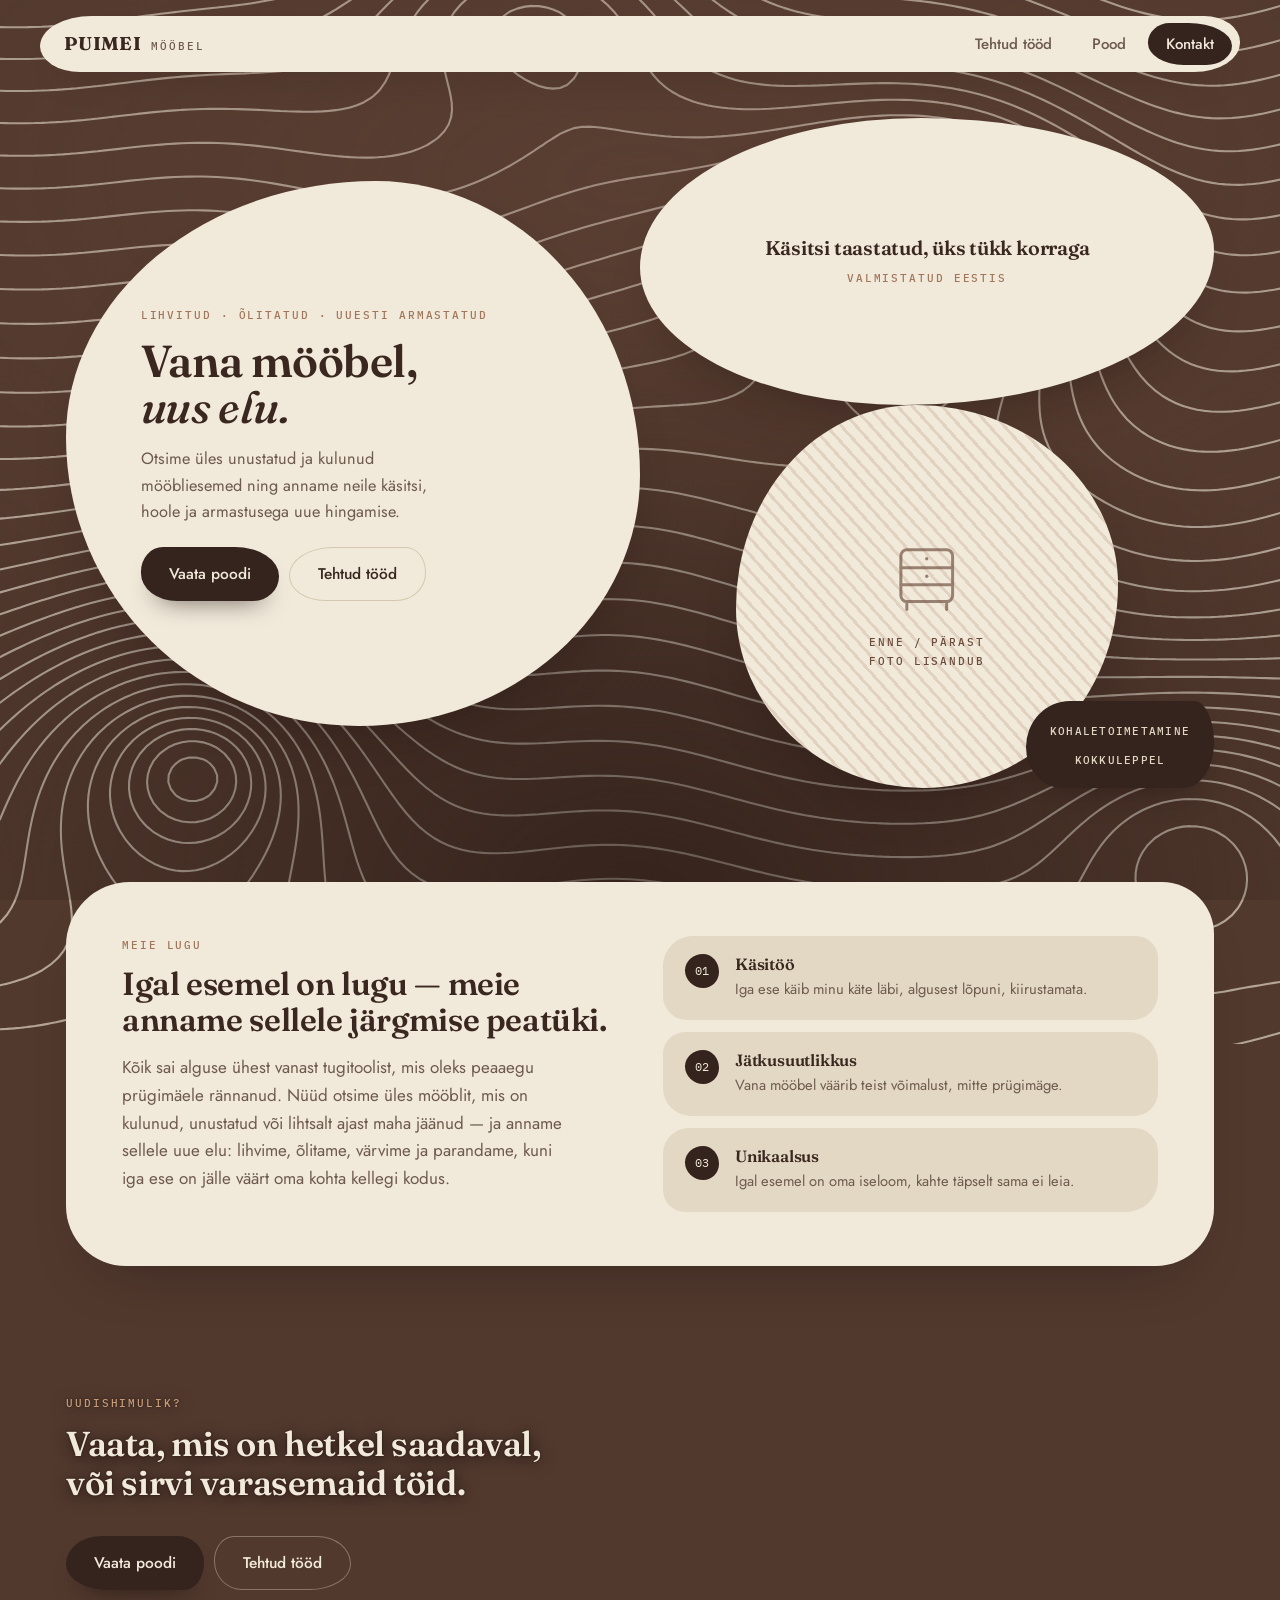
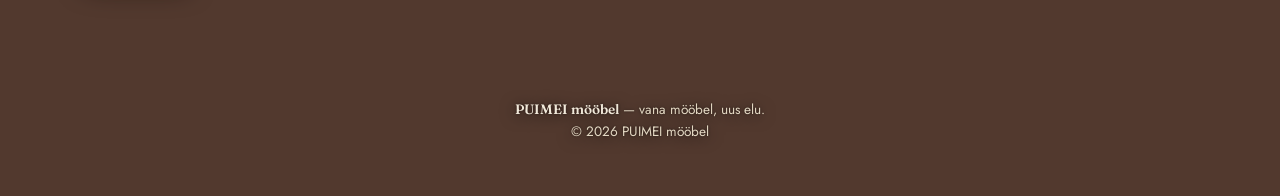
==== commit 7f1d585a: "tekstiparandused" ====
--- a/index.html
+++ b/index.html
@@ -7,6 +7,7 @@
 <meta name="description" content="PUIMEI mööbel annab unustatud mööbliesemetele uue elu — käsitsi restaureeritud ja armastusega viimistletud.">
 <link rel="preconnect" href="https://fonts.googleapis.com"><link rel="preconnect" href="https://fonts.gstatic.com" crossorigin><link href="https://fonts.googleapis.com/css2?family=Fraunces:ital,opsz,wght@0,9..144,400;0,9..144,600;0,9..144,700;1,9..144,400;1,9..144,600&family=IBM+Plex+Mono:wght@400;500&family=Jost:wght@300;400;500;600&display=swap" rel="stylesheet">
 <link rel="stylesheet" href="styles.css">
+<link rel="icon" href="data:image/svg+xml,<svg xmlns=%22http://www.w3.org/2000/svg%22 viewBox=%220 0 100 100%22><text y=%22.9em%22 font-size=%2290%22>🪑</text></svg>">
 </head>
 <body>
 <canvas class="wood-bg" aria-hidden="true"></canvas>
@@ -28,7 +29,7 @@
             <span class="mono">Lihvitud · Õlitatud · Uuesti armastatud</span>
             <h1>Vana mööbel,<br><em>uus elu.</em></h1>
             <p>Otsime üles unustatud ja kulunud mööbliesemed ning anname neile käsitsi,
-            hoolega ja armastusega uue hingamise — üks tükk korraga.</p>
+            hoole ja armastusega uue hingamise.</p>
             <div class="hero-actions">
               <a class="btn blob-2" href="pood.html">Vaata poodi</a>
               <a class="btn btn-ghost blob-5" href="tehtud-tood.html">Tehtud tööd</a>
@@ -67,11 +68,11 @@
             </div>
             <div class="pillars">
               <div class="pillar"><span class="badge">01</span><div><h3>Käsitöö</h3>
-                <p>Iga ese käib minu käte läbi, algusest lõpuni — kiirustamata.</p></div></div>
+                <p>Iga ese käib minu käte läbi, algusest lõpuni, kiirustamata.</p></div></div>
               <div class="pillar"><span class="badge">02</span><div><h3>Jätkusuutlikkus</h3>
                 <p>Vana mööbel väärib teist võimalust, mitte prügimäge.</p></div></div>
               <div class="pillar"><span class="badge">03</span><div><h3>Unikaalsus</h3>
-                <p>Igal esemel oma iseloom — kahte täpselt sarnast ei leia.</p></div></div>
+                <p>Igal esemel on oma iseloom, kahte täpselt sama ei leia.</p></div></div>
             </div>
           </div>
         </div>
